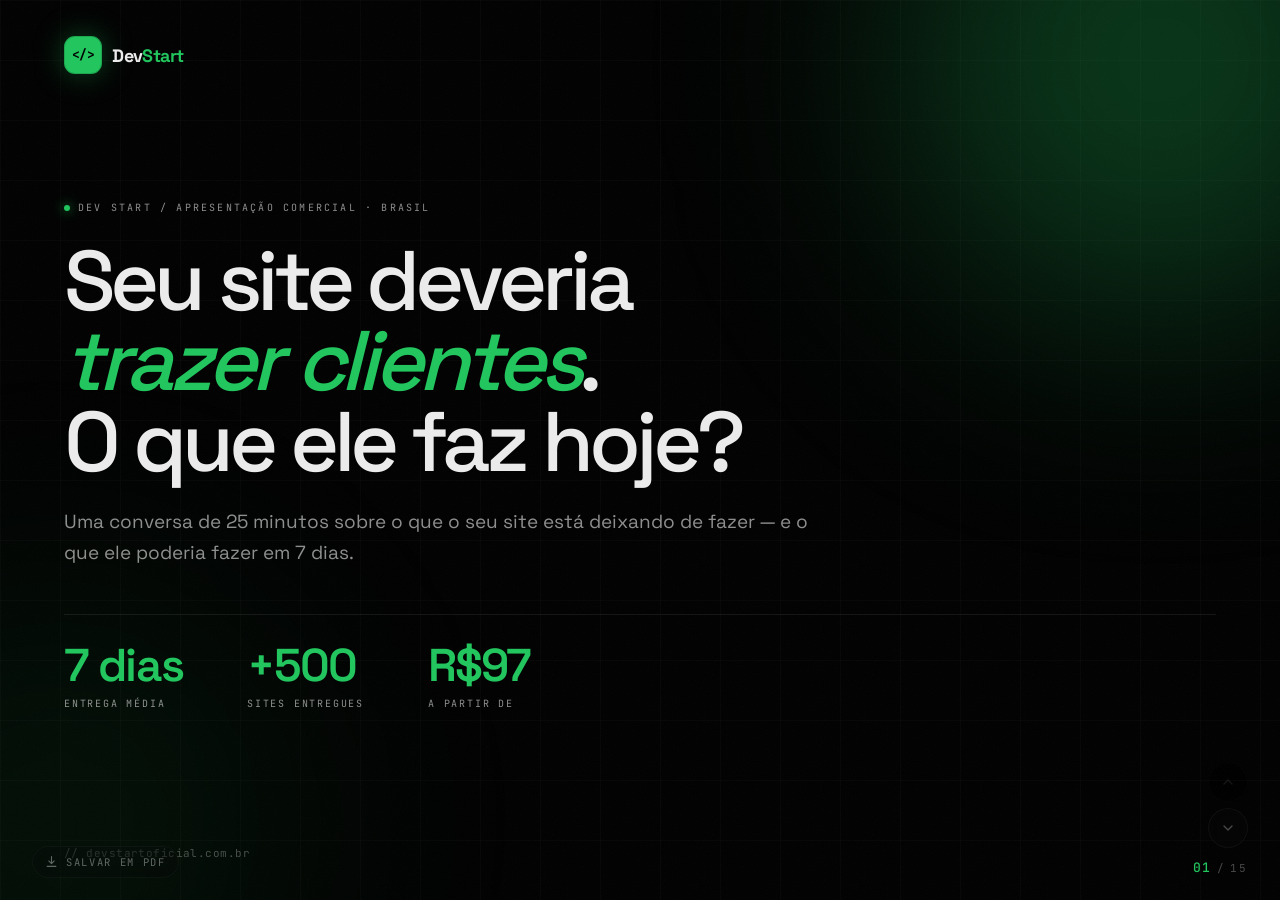
==== apresentacao/index.html @ b6ce575a "Add directional slide transitions and hard-lock scrolling Slides now enter and leave in opposite dir" ====
<!doctype html>
<html lang="pt-br">
<head>
<meta charset="utf-8">
<meta name="viewport" content="width=device-width,initial-scale=1">
<title>Dev Start — Apresentação Comercial</title>
<meta name="description" content="Uma conversa de 25 minutos sobre o que o seu site está deixando de fazer — e o que ele poderia fazer em 7 dias.">
<meta name="robots" content="noindex, nofollow">
<link rel="icon" type="image/png" href="../assets/favicon.png">
<link rel="preconnect" href="https://fonts.googleapis.com">
<link rel="preconnect" href="https://fonts.gstatic.com" crossorigin>
<link rel="stylesheet" href="https://fonts.googleapis.com/css2?family=Space+Grotesk:wght@300;400;500;600;700&family=JetBrains+Mono:wght@400;500;600&display=swap">
<style>
/* ═══════════════ reset + base ═══════════════ */
*,*::before,*::after{box-sizing:border-box;margin:0;padding:0}
html{-webkit-text-size-adjust:100%;overflow:hidden;height:100%}
button{font-family:inherit;background:none;border:0;color:inherit;cursor:pointer}
a{color:inherit;text-decoration:none}
li{list-style:none}
img{max-width:100%;display:block}

/* ═══════════════ tokens (espelhados de devstartoficial.com.br) ═══════════════ */
:root{
  --bg:#000;
  --shell:#0c0c0c;
  --surface:#0a0a0a;
  --green:#22c55e;
  --green-hi:#4ade80;
  --green-glow:rgba(34,197,94,.28);
  --green-deep:#155230;
  --txt:#ebebeb;
  --txt-2:rgba(235,235,235,.6);
  --txt-3:rgba(235,235,235,.3);
  --line:rgba(255,255,255,.08);
  --line-2:rgba(255,255,255,.14);
  --line-green:rgba(34,197,94,.30);
  --glass:rgba(255,255,255,.03);
  --card:rgba(255,255,255,.025);
  --mono:'JetBrains Mono',ui-monospace,monospace;
  --display:'Space Grotesk',system-ui,sans-serif;
}

body{
  font-family:var(--display);
  background:var(--bg);
  color:var(--txt);
  line-height:1.5;
  overflow:hidden;height:100%;
  -webkit-font-smoothing:antialiased;
}

/* ═══════════════ grid + noise de fundo ═══════════════ */
.bg-layer{position:fixed;inset:0;pointer-events:none;z-index:0}
.bg-layer::before{
  content:"";position:absolute;inset:0;
  background-image:
    linear-gradient(to right,rgba(255,255,255,.02) 1px,transparent 1px),
    linear-gradient(to bottom,rgba(255,255,255,.02) 1px,transparent 1px);
  background-size:60px 60px;
}
.bg-layer::after{
  content:"";position:absolute;inset:0;
  background:url("data:image/svg+xml;utf8,<svg xmlns='http://www.w3.org/2000/svg' width='160' height='160'><filter id='n'><feTurbulence type='fractalNoise' baseFrequency='.9' numOctaves='2' stitchTiles='stitch'/></filter><rect width='100%' height='100%' filter='url(%23n)' opacity='.55'/></svg>");
  opacity:.05;mix-blend-mode:overlay;
}
.glow{position:fixed;border-radius:50%;filter:blur(120px);pointer-events:none;z-index:0}
.glow-1{width:520px;height:520px;background:var(--green-glow);top:-200px;right:-140px}
.glow-2{width:480px;height:480px;background:rgba(34,197,94,.08);bottom:-160px;left:-180px}

/* ═══════════════ tipografia ═══════════════ */
h1,h2,h3,h4{font-family:var(--display);letter-spacing:-.04em;line-height:1;font-weight:600}
h1{letter-spacing:-.06em}
em{color:var(--green);font-style:italic}

.eyebrow{
  display:inline-flex;align-items:center;gap:.5rem;
  font-family:var(--mono);text-transform:uppercase;
  letter-spacing:.22em;font-size:10px;color:var(--txt-2);
  margin-bottom:1.6rem;
}
.eyebrow::before{
  content:"";width:6px;height:6px;border-radius:50%;
  background:var(--green);box-shadow:0 0 12px var(--green);
  flex-shrink:0;
}
.note{
  font-family:var(--mono);font-size:11px;color:var(--txt-3);
  letter-spacing:.04em;
}
.lead{font-size:clamp(15px,1.5vw,18.5px);color:var(--txt-2);line-height:1.65;max-width:62ch}

/* ═══════════════ estrutura de slides ═══════════════ */
/* o documento não rola: cada slide é fixo e troca por estado */
.deck{position:fixed;inset:0;z-index:2}
.slide{
  position:fixed;inset:0;
  display:flex;align-items:center;
  padding:clamp(56px,7vh,84px) clamp(24px,5vw,72px) clamp(52px,6.5vh,76px);
  overflow:hidden;                        /* scroll 100% bloqueado: o conteúdo cabe por design */
  opacity:0;visibility:hidden;
  transform:translateY(var(--enter-from,36px)) scale(.985);
  transition:
    opacity .52s cubic-bezier(.22,1,.36,1),
    transform .52s cubic-bezier(.22,1,.36,1),
    visibility .52s;
  will-change:transform,opacity;
}
.slide.is-active{
  opacity:1;visibility:visible;
  transform:none;
  z-index:3;
}
/* o que sai vai para o lado oposto ao que entra: dá direção ao movimento */
.slide.is-leaving{
  opacity:0;visibility:visible;
  transform:translateY(var(--leave-to,-36px)) scale(.985);
  z-index:2;pointer-events:none;
}
/* avançando: novo sobe de baixo, antigo sai por cima */
.deck[data-dir="fwd"] .slide{--enter-from:36px}
.deck[data-dir="fwd"] .slide.is-leaving{--leave-to:-36px}
/* voltando: inverte */
.deck[data-dir="back"] .slide{--enter-from:-36px}
.deck[data-dir="back"] .slide.is-leaving{--leave-to:36px}
.slide-inner{width:100%;max-width:1340px;margin:0 auto;max-height:100%}
.slide--alt{background:rgba(255,255,255,.012)}

/* ── entrada: disparada pelo slide ativo, não por observer ── */
.rv{
  opacity:0;transform:translateY(24px);
  transition:opacity .6s cubic-bezier(.22,1,.36,1),transform .6s cubic-bezier(.22,1,.36,1);
}
.slide.is-active .rv{opacity:1;transform:none}
.d1{transition-delay:.08s}.d2{transition-delay:.16s}.d3{transition-delay:.24s}
.d4{transition-delay:.32s}.d5{transition-delay:.4s}.d6{transition-delay:.48s}

/* cascata: os filhos entram em sequência, não todos de uma vez */
[data-cascade]>*{
  opacity:0;transform:translateY(14px);
  transition:opacity .5s cubic-bezier(.22,1,.36,1),transform .5s cubic-bezier(.22,1,.36,1);
}
.slide.is-active [data-cascade]>*{opacity:1;transform:none}

/* deriva lenta e contínua da malha de fundo */
@keyframes gridDrift{from{background-position:0 0}to{background-position:60px 60px}}
.bg-layer::before{animation:gridDrift 42s linear infinite}

/* pulso único do botão primário quando o slide entra em foco */
@keyframes glowPulse{
  0%{box-shadow:0 0 30px rgba(34,197,94,.3)}
  45%{box-shadow:0 0 62px rgba(74,222,128,.75)}
  100%{box-shadow:0 0 30px rgba(34,197,94,.3)}
}
.btn-primary.pulse{animation:glowPulse 1.1s ease-out}

/* traço das timelines (slides 8 e 9) desenhado + marcadores acendendo */
.method::before{transform:scaleX(0);transform-origin:left center;transition:transform .9s cubic-bezier(.22,1,.36,1)}
.method.drawn::before{transform:scaleX(1)}
.method.anim .mstep .dot{opacity:.25;transition:opacity .35s ease,box-shadow .35s ease}
.method.anim .mstep .dot.lit{opacity:1}
.timeline::before{transform:scaleY(0);transform-origin:top center;transition:transform .9s cubic-bezier(.22,1,.36,1)}
.timeline.drawn::before{transform:scaleY(1)}
.timeline.anim .tl-item::before{opacity:.25;transition:opacity .35s ease}
.timeline.anim .tl-item.lit::before{opacity:1}

/* ═══════════════ logo ═══════════════ */
.logo{display:inline-flex;align-items:center;gap:.65rem;font-weight:700;letter-spacing:-.04em}
.logo-mark{
  width:38px;height:38px;border-radius:11px;
  background:var(--green);
  display:grid;place-items:center;
  color:#000;font-family:var(--mono);font-weight:700;font-size:13px;
  box-shadow:0 0 30px rgba(34,197,94,.35), inset 0 0 0 1px rgba(0,0,0,.15);
  flex-shrink:0;
}
.logo-text{font-size:18px}
.logo-text .g{color:var(--green)}

/* ═══════════════ botões ═══════════════ */
.btn{
  display:inline-flex;align-items:center;justify-content:center;gap:.6rem;
  padding:.95rem 1.5rem;min-height:48px;border-radius:9999px;
  font-weight:600;font-size:15px;
  transition:transform .2s ease,box-shadow .2s,background .2s,border-color .2s,color .2s;
  white-space:nowrap;
}
.btn-primary{background:var(--green);color:#000;box-shadow:0 0 30px rgba(34,197,94,.3)}
.btn-primary:hover{transform:translateY(-2px) scale(1.02);background:var(--green-hi);box-shadow:0 0 50px rgba(74,222,128,.55)}
.btn-outline{border:1px solid var(--line-2);color:#fff;background:rgba(255,255,255,.02)}
.btn-outline:hover{border-color:var(--green);color:var(--green);background:rgba(34,197,94,.04)}
.btn-lg{padding:1.15rem 1.85rem;font-size:16px}
.btn svg{width:16px;height:16px;flex-shrink:0}

/* ═══════════════ badge ═══════════════ */
.badge{
  display:inline-flex;align-items:center;gap:.4rem;
  background:rgba(34,197,94,.12);color:var(--green);
  padding:.4rem .8rem;border-radius:9999px;
  font-family:var(--mono);font-size:10.5px;
  text-transform:uppercase;letter-spacing:.14em;font-weight:500;
}
.badge::before{
  content:"";width:5px;height:5px;border-radius:50%;
  background:var(--green);box-shadow:0 0 10px var(--green);
}

/* ═══════════════ check ═══════════════ */
.ck{
  flex-shrink:0;width:22px;height:22px;border-radius:50%;
  background:rgba(34,197,94,.15);
  display:grid;place-items:center;color:var(--green);
  margin-top:1px;
}
.ck svg{width:12px;height:12px}

/* ═══════════════ cards genéricos ═══════════════ */
.card{
  padding:1.75rem;
  background:var(--card);
  border:1px solid var(--line);
  border-radius:1.5rem;
  transition:border-color .3s,transform .3s;
}
.card:hover{border-color:var(--line-green);transform:translateY(-4px)}
.card-ico{
  width:44px;height:44px;border-radius:13px;
  background:rgba(34,197,94,.1);
  border:1px solid rgba(34,197,94,.18);
  display:grid;place-items:center;color:var(--green);
  margin-bottom:1.1rem;
}
.card-ico svg{width:20px;height:20px;stroke-width:1.6}
.card h3{font-size:18px;margin-bottom:.55rem;font-weight:600}
.card p{font-size:14.5px;color:var(--txt-2);line-height:1.6}

/* ═══════════════ HUD: progresso, contador, export ═══════════════ */
.progress{
  position:fixed;top:0;left:0;height:2px;width:0;
  background:var(--green);
  box-shadow:0 0 12px var(--green);
  z-index:100;transition:width .15s linear;
}
.counter{
  position:fixed;right:clamp(16px,2.5vw,32px);bottom:clamp(16px,2.5vh,28px);
  font-family:var(--mono);font-size:11px;letter-spacing:.16em;
  color:var(--txt-3);z-index:90;
  display:flex;align-items:baseline;gap:.3rem;
}
.counter .cur{color:var(--green);font-size:13px;font-weight:500}
.export{
  position:fixed;left:clamp(16px,2.5vw,32px);bottom:clamp(16px,2.5vh,28px);
  display:inline-flex;align-items:center;gap:.5rem;
  font-family:var(--mono);font-size:10.5px;text-transform:uppercase;
  letter-spacing:.16em;color:var(--txt);
  opacity:.4;transition:opacity .25s;z-index:90;
  padding:.5rem .75rem;border-radius:9999px;
  border:1px solid var(--line);
  background:rgba(10,10,10,.6);
  backdrop-filter:blur(10px);-webkit-backdrop-filter:blur(10px);
}
.export:hover{opacity:1;border-color:var(--line-green)}
.export svg{width:13px;height:13px}
.navarrow{
  position:fixed;right:clamp(16px,2.5vw,32px);
  width:40px;height:40px;border-radius:50%;
  border:1px solid var(--line);background:rgba(10,10,10,.6);
  backdrop-filter:blur(10px);-webkit-backdrop-filter:blur(10px);
  display:grid;place-items:center;color:var(--txt-2);
  z-index:90;opacity:.5;transition:opacity .25s,border-color .25s,color .25s;
}
.navarrow:hover:not(:disabled){opacity:1;border-color:var(--line-green);color:var(--green)}
.navarrow:disabled{opacity:.14;cursor:default}
.navarrow svg{width:16px;height:16px}
.navarrow.up{bottom:calc(clamp(16px,2.5vh,28px) + 76px)}
.navarrow.down{bottom:calc(clamp(16px,2.5vh,28px) + 30px)}
@media(max-width:900px){.navarrow{display:none}}

/* ═══════════════ SLIDE 1 — capa ═══════════════ */
.cover-top{position:absolute;top:clamp(28px,4vh,44px);left:clamp(24px,5vw,72px);z-index:3}
.cover h1{
  font-size:clamp(40px,6.6vw,96px);
  line-height:.95;margin-bottom:1.5rem;font-weight:500;
  text-wrap:balance;
}
.cover .lead{margin-bottom:clamp(32px,5vh,56px);font-size:clamp(15px,1.6vw,19px)}
.stats{
  display:flex;flex-wrap:wrap;gap:clamp(28px,5vw,72px);
  padding-top:clamp(24px,3vh,36px);
  border-top:1px solid var(--line);
}
.stat .num{
  font-size:clamp(30px,3.6vw,46px);font-weight:600;
  letter-spacing:-.04em;line-height:1;color:var(--green);
}
.stat .lbl{
  font-family:var(--mono);font-size:10px;text-transform:uppercase;
  letter-spacing:.18em;color:var(--txt-2);margin-top:.5rem;
}
.cover-foot{
  position:absolute;bottom:clamp(28px,4vh,44px);left:clamp(24px,5vw,72px);
}

/* ═══════════════ SLIDE 2 — números ═══════════════ */
.numgrid{
  display:grid;grid-template-columns:repeat(2,1fr);
  gap:clamp(16px,2vw,24px);
}
.numcard{
  padding:clamp(1.75rem,3vw,2.75rem);
  background:var(--card);border:1px solid var(--line);
  border-radius:1.75rem;
  transition:border-color .3s,transform .3s;
}
.numcard:hover{border-color:var(--line-green);transform:translateY(-4px)}
.numcard .big{
  font-size:clamp(38px,5.6vw,76px);font-weight:600;
  letter-spacing:-.05em;line-height:1;color:var(--green);
  display:block;margin-bottom:.7rem;
}
.numcard .cap{font-size:15px;color:var(--txt-2);line-height:1.55}

/* ═══════════════ SLIDE 3 — responsável ═══════════════ */
.bio-grid{
  display:grid;grid-template-columns:minmax(210px,320px) 1fr;
  gap:clamp(32px,5vw,72px);align-items:center;
}
/* retrato retangular, na mesma linguagem de cantos do resto do site */
.bio-figure{
  position:relative;width:100%;
  aspect-ratio:4/5;
  border-radius:16px;
  border:1px solid var(--line);
  overflow:hidden;background:var(--shell);
}
.bio-photo{
  width:100%;height:100%;
  object-fit:cover;object-position:center;
  display:block;
  filter:saturate(.82) contrast(1.02);
}
/* tint verde + fusão da base no preto */
.bio-figure::after{
  content:"";position:absolute;inset:0;pointer-events:none;
  background:
    linear-gradient(180deg,transparent 55%,rgba(0,0,0,.55) 82%,var(--bg) 100%),
    rgba(34,197,94,.08);
}
.bio-name{font-size:clamp(22px,2.4vw,30px);margin-bottom:.35rem}
.bio-role{
  font-family:var(--mono);font-size:11px;text-transform:uppercase;
  letter-spacing:.18em;color:var(--green);margin-bottom:1.6rem;
}
.bio-body p{font-size:15.5px;color:var(--txt-2);line-height:1.72;margin-bottom:1rem;max-width:60ch}
.bio-body p:last-child{margin-bottom:0}

/* ═══════════════ SLIDE 4 — prova social ═══════════════ */
.logogrid{
  display:grid;grid-template-columns:repeat(4,1fr);
  gap:clamp(12px,1.5vw,20px);
}
.logoslot{
  aspect-ratio:16/7;border-radius:1rem;
  border:1px dashed var(--line-2);
  background:var(--glass);
  display:grid;place-items:center;
  filter:grayscale(1);opacity:.6;
  transition:filter .3s,opacity .3s,border-color .3s;
}
.logoslot:hover{filter:grayscale(0);opacity:1;border-color:var(--line-green)}
.logoslot span{font-family:var(--mono);font-size:10px;color:var(--txt-3);letter-spacing:.14em}

/* ═══════════════ SLIDE 5 — diagnóstico ═══════════════ */
.diag-head{
  display:flex;align-items:flex-end;justify-content:space-between;
  gap:2rem;flex-wrap:wrap;margin-bottom:clamp(14px,1.8vh,22px);
}
.diag-count{text-align:right;flex-shrink:0}
.diag-count .n{
  font-size:clamp(40px,5vw,64px);font-weight:600;letter-spacing:-.05em;
  line-height:1;color:var(--green);display:block;
  /* largura fixa: o dígito não muda a caixa entre 1 e 7 */
  font-variant-numeric:tabular-nums;
  min-width:1.4em;text-align:right;margin-left:auto;
  transition:color .3s;
}
.diag-count .n.dash{color:var(--txt-3)}
.diag-count .n.pulse{animation:numPulse .42s ease-out}
@keyframes numPulse{
  0%{transform:scale(1);text-shadow:0 0 0 rgba(34,197,94,0)}
  40%{transform:scale(1.16);text-shadow:0 0 26px rgba(34,197,94,.7)}
  100%{transform:scale(1);text-shadow:0 0 0 rgba(34,197,94,0)}
}
.diag-count .l{
  font-family:var(--mono);font-size:9.5px;text-transform:uppercase;
  letter-spacing:.18em;color:var(--txt-2);margin-top:.4rem;
}
.diag-grid{
  display:grid;grid-template-columns:repeat(2,1fr);
  gap:clamp(8px,1vw,11px);
  margin-bottom:clamp(10px,1.4vh,16px);
  position:relative;
}
.sym{
  display:flex;align-items:flex-start;gap:.85rem;
  padding:.85rem 1.1rem;
  min-height:74px;                              /* altura uniforme: nada reflui */
  background:rgba(255,255,255,.022);
  border:1px solid var(--line);                 /* borda sempre presente */
  border-radius:1rem;
  cursor:pointer;text-align:left;width:100%;
  position:relative;
  /* só transform e opacity animam — nada que dispare reflow */
  transition:border-color .25s ease,background .25s ease,
             transform .3s ease,opacity .3s ease,filter .3s ease;
}
.sym:hover{border-color:var(--line-2)}
.sym .box{
  flex-shrink:0;width:22px;height:22px;border-radius:7px;
  background:transparent;
  /* inset shadow no lugar de border: não ocupa espaço no layout */
  box-shadow:inset 0 0 0 1.5px var(--line-2);
  display:grid;place-items:center;
  transition:background .25s,box-shadow .25s;
  margin-top:1px;
}
.sym .box svg{width:12px;height:12px;color:#000}
.sym .box svg path{
  stroke-dasharray:1;stroke-dashoffset:1;
  transition:stroke-dashoffset .26s cubic-bezier(.65,0,.35,1);
}
.sym .txt{
  font-size:14.5px;color:var(--txt-2);line-height:1.5;
  transition:color .25s;position:relative;
}
/* risco desenhado da esquerda para a direita — absoluto, não altera a caixa */
.sym .txt::after{
  content:"";position:absolute;left:0;right:0;top:50%;height:1.5px;
  background:currentColor;opacity:.5;pointer-events:none;
  transform:scaleX(0);transform-origin:left center;
  transition:transform .2s linear;
}
.sym[aria-pressed="true"]{border-color:var(--line-green);background:rgba(34,197,94,.05)}
.sym[aria-pressed="true"] .box{background:var(--green);box-shadow:inset 0 0 0 1.5px var(--green)}
.sym[aria-pressed="true"] .box svg path{stroke-dashoffset:0}
.sym[aria-pressed="true"] .txt{color:var(--txt)}
.sym.shake{animation:symShake .12s ease-in-out}
@keyframes symShake{
  0%,100%{transform:translateX(0)}
  25%{transform:translateX(-2px)}
  75%{transform:translateX(2px)}
}
.sym.void{
  opacity:.2;filter:saturate(0);
  transform:translateY(6px);
  pointer-events:none;
}
.sym.void .txt::after{transform:scaleX(1)}
.sym.flash{animation:symFlash .42s ease-out}
@keyframes symFlash{
  0%{box-shadow:0 0 0 0 rgba(34,197,94,.5)}
  100%{box-shadow:0 0 0 18px rgba(34,197,94,0)}
}
.sym--none{grid-column:1/-1;border-style:dashed;min-height:0}

/* onda circular disparada pelo item 8 */
.wave{
  position:absolute;border-radius:50%;pointer-events:none;z-index:3;
  border:1.5px solid rgba(34,197,94,.5);
  background:radial-gradient(circle,rgba(34,197,94,.14),transparent 70%);
  transform:translate(-50%,-50%) scale(0);
  animation:waveOut .6s cubic-bezier(.22,1,.36,1) forwards;
}
@keyframes waveOut{
  0%{transform:translate(-50%,-50%) scale(0);opacity:.9}
  100%{transform:translate(-50%,-50%) scale(1);opacity:0}
}

/* veredito: camadas empilhadas em altura reservada — só opacidade muda */
.verdict-wrap{position:relative;min-height:92px}
.verdict{
  position:absolute;inset:0;
  padding:1rem 1.3rem;border-radius:1.1rem;
  background:rgba(34,197,94,.06);
  border:1px solid var(--line-green);
  border-left:3px solid var(--green);
  font-size:clamp(14.5px,1.6vw,18px);line-height:1.5;
  color:var(--txt);font-weight:500;
  display:flex;align-items:center;
  opacity:0;visibility:hidden;
  transition:opacity .38s ease,visibility .38s;
}
.verdict.show{opacity:1;visibility:visible}
.verdict .w{display:inline-block}
.verdict.byword .w{
  opacity:0;transform:translateY(5px);
  transition:opacity .24s ease,transform .24s ease;
}
.verdict.byword .w.on{opacity:1;transform:none}
.diag-print{display:none}

/* ═══════════════ SLIDE 6 — custo ═══════════════ */
.cost-grid{
  display:grid;grid-template-columns:repeat(3,1fr);
  gap:clamp(14px,1.8vw,22px);
  margin-bottom:clamp(32px,4vh,48px);
}
.cost-close{
  text-align:center;font-size:clamp(19px,2.6vw,34px);
  font-weight:500;letter-spacing:-.03em;line-height:1.25;
  color:var(--green);max-width:24ch;margin:0 auto;
}

/* ═══════════════ SLIDE 7 — entrega ═══════════════ */
.deliver-grid{
  display:grid;grid-template-columns:repeat(3,1fr);
  gap:clamp(14px,1.6vw,20px);
}

/* ═══════════════ SLIDE 8 — método ═══════════════ */
.method{
  display:grid;grid-template-columns:repeat(5,1fr);
  gap:clamp(12px,1.4vw,18px);position:relative;
}
.method::before{
  content:"";position:absolute;
  top:19px;left:6%;right:6%;height:1px;
  background:linear-gradient(90deg,transparent,var(--green) 12%,var(--green) 88%,transparent);
  opacity:.35;
}
.mstep{position:relative;padding-top:0}
.mstep .dot{
  width:38px;height:38px;border-radius:50%;
  background:var(--shell);border:1.5px solid var(--green);
  display:grid;place-items:center;
  font-family:var(--mono);font-size:12px;font-weight:600;color:var(--green);
  margin-bottom:1.1rem;position:relative;z-index:2;
  box-shadow:0 0 24px rgba(34,197,94,.25);
}
.mstep h3{font-size:16.5px;margin-bottom:.5rem}
.mstep p{font-size:13.5px;color:var(--txt-2);line-height:1.6}

/* ═══════════════ SLIDE 9 — prazo ═══════════════ */
.timeline{
  position:relative;padding-left:2.5rem;
  margin-bottom:clamp(24px,3vh,32px);
}
.timeline::before{
  content:"";position:absolute;left:11px;top:8px;bottom:8px;width:1px;
  background:linear-gradient(180deg,var(--green),rgba(34,197,94,.15));
}
.tl-item{position:relative;padding-bottom:1.9rem}
.tl-item:last-child{padding-bottom:0}
.tl-item::before{
  content:"";position:absolute;left:-2.5rem;top:5px;
  width:23px;height:23px;border-radius:50%;
  background:var(--shell);border:1.5px solid var(--green);
  box-shadow:0 0 20px rgba(34,197,94,.3);
}
.tl-day{
  font-family:var(--mono);font-size:10.5px;text-transform:uppercase;
  letter-spacing:.18em;color:var(--green);margin-bottom:.35rem;
}
.tl-item p{font-size:16px;color:var(--txt);line-height:1.5}
.callout{
  padding:1.25rem 1.5rem;border-radius:1.25rem;
  background:var(--glass);border:1px solid var(--line);
  border-left:3px solid var(--green);
  font-size:14.5px;color:var(--txt-2);line-height:1.65;
}

/* ═══════════════ SLIDE 10 — dia a dia ═══════════════ */
.zig{display:grid;gap:clamp(10px,1.2vw,14px)}
.zrow{
  display:grid;grid-template-columns:repeat(2,1fr);
  gap:clamp(10px,1.2vw,14px);
}
.zcard{
  display:flex;gap:1.1rem;align-items:flex-start;
  padding:1.35rem 1.5rem;
  background:var(--card);border:1px solid var(--line);
  border-radius:1.25rem;
  transition:border-color .3s,transform .3s;
}
.zcard:hover{border-color:var(--line-green);transform:translateY(-3px)}
.znum{
  flex-shrink:0;width:34px;height:34px;border-radius:50%;
  background:rgba(34,197,94,.12);border:1px solid rgba(34,197,94,.25);
  display:grid;place-items:center;
  font-family:var(--mono);font-size:11.5px;font-weight:600;color:var(--green);
}
.zcard h3{font-size:16px;margin-bottom:.4rem}
.zcard p{font-size:13.5px;color:var(--txt-2);line-height:1.55}

/* ═══════════════ SLIDE 11 — depoimentos ═══════════════ */
.testi-grid{display:grid;grid-template-columns:repeat(3,1fr);gap:clamp(14px,1.6vw,20px)}
.testi{
  padding:2rem;background:var(--card);
  border:1px solid var(--line);border-radius:1.75rem;
  display:flex;flex-direction:column;gap:1.1rem;
  transition:border-color .3s,transform .3s;
}
.testi:hover{border-color:var(--line-green);transform:translateY(-4px)}
.quote{font-family:var(--display);font-size:44px;line-height:.6;color:var(--green);font-weight:700}
.testi blockquote{font-size:15px;line-height:1.6;color:var(--txt);flex:1}
.testi .who{display:flex;align-items:center;gap:.85rem;margin-top:auto}
.testi .av{
  width:44px;height:44px;border-radius:50%;object-fit:cover;flex-shrink:0;
  background:rgba(34,197,94,.12);
}
.testi .nm{font-size:14.5px;font-weight:600;color:#fff;line-height:1.2}
.testi .rl{font-family:var(--mono);font-size:11px;color:var(--txt-2);margin-top:2px;letter-spacing:.05em}
.testi--ph{border-style:dashed;align-items:center;justify-content:center;text-align:center;min-height:220px}
.testi--ph span{font-family:var(--mono);font-size:10.5px;color:var(--txt-3);letter-spacing:.1em;line-height:1.8}

/* ═══════════════ SLIDE 12 — planos ═══════════════ */
.plans{
  display:grid;grid-template-columns:repeat(3,1fr);
  gap:clamp(10px,1.2vw,16px);align-items:start;
  margin-bottom:clamp(10px,1.4vh,16px);
}
/* as 7 linhas são idênticas nos três cards, então badge, nome,
   descrição, preço, divisor e lista começam na mesma altura */
.plan{
  padding:clamp(.95rem,1.4vw,1.25rem);
  background:var(--card);border:1px solid var(--line);
  border-radius:1.5rem;
  display:grid;
  grid-template-rows:auto auto auto auto auto 1fr auto;
  align-items:start;
  gap:.5rem;
  transition:border-color .2s ease,transform .2s ease,box-shadow .2s ease;
}
.plan:hover{border-color:var(--line-green);transform:translateY(-4px)}
.plan--hero{
  border-color:var(--line-green);
  background:linear-gradient(180deg,rgba(34,197,94,.09),rgba(255,255,255,.035));
  box-shadow:0 0 60px rgba(34,197,94,.14);
  transform:scale(1.04);
  position:relative;z-index:2;
}
.plan--hero:hover{border-color:var(--green);transform:scale(1.04) translateY(-4px)}
/* linha do badge reservada nos três — vazia no Essencial e no Performance */
.plan-badge{min-height:22px;display:flex;align-items:center}
.plan-name{font-size:17.5px;font-weight:600;letter-spacing:-.02em}
.plan-for{font-size:12.5px;color:var(--txt-2);line-height:1.45;min-height:2.9em}
.plan-price{
  padding:.6rem 0;
  border-top:1px solid var(--line);border-bottom:1px solid var(--line);
  display:flex;flex-direction:column;gap:.4rem;
}
.p-impl{display:flex;align-items:baseline;gap:.4rem;flex-wrap:wrap}
.p-impl .x{font-size:12px;color:#fff;font-weight:500}
.p-impl .v{
  font-size:clamp(21px,2.24vw,29px);font-weight:600;color:var(--green);
  letter-spacing:-.04em;line-height:1;font-variant-numeric:tabular-nums;
}
.p-impl .cash{font-family:var(--mono);font-size:10px;color:var(--txt-2);letter-spacing:.03em}
.p-mrr{font-size:12.5px;color:var(--txt-2)}
.p-mrr b{color:var(--txt);font-weight:600}
/* linha "tudo do X, mais:" reservada nos três — vazia no Essencial */
.plan-inherit{
  font-family:var(--mono);font-size:9.5px;text-transform:uppercase;
  letter-spacing:.14em;color:var(--green);min-height:1.2em;
}
.plan-list{display:flex;flex-direction:column;gap:.4rem}
.plan-list li{
  display:flex;gap:.55rem;align-items:flex-start;
  font-size:12.6px;color:var(--txt-2);line-height:1.4;
  text-wrap:balance;
}
.plan-list li b{color:var(--txt);font-weight:600}
.plan-list .sub{color:var(--txt-3);font-weight:400}
.plan-more{
  font-family:var(--mono);font-size:9.5px;text-transform:uppercase;
  letter-spacing:.12em;color:var(--txt-2);text-align:left;
  display:inline-flex;align-items:center;gap:.4rem;
  padding-top:.15rem;transition:color .2s;
}
.plan-more:hover{color:var(--green)}
.plan-more svg{width:11px;height:11px}
.plan-strip{
  padding:.6rem 1.3rem;border-radius:1.1rem;
  background:var(--shell);border:1px solid var(--line);
  text-align:center;font-size:13.5px;color:var(--txt-2);line-height:1.55;
}
.plan-strip b{color:var(--txt)}

/* ── modal: lista completa dos três planos ── */
.modal{
  position:fixed;inset:0;z-index:200;
  display:grid;place-items:center;
  padding:clamp(14px,4vw,48px);
  background:rgba(0,0,0,.82);
  backdrop-filter:blur(8px);-webkit-backdrop-filter:blur(8px);
  opacity:0;visibility:hidden;
  transition:opacity .28s ease,visibility .28s;
}
.modal.open{opacity:1;visibility:visible}
.modal-box{
  width:100%;max-width:1180px;max-height:88vh;overflow-y:auto;
  background:var(--shell);border:1px solid var(--line-2);
  border-radius:1.75rem;
  padding:clamp(1.4rem,3vw,2.4rem);
  transform:translateY(14px) scale(.985);
  transition:transform .28s cubic-bezier(.22,1,.36,1);
}
.modal.open .modal-box{transform:none}
.modal-head{
  display:flex;align-items:flex-start;justify-content:space-between;
  gap:1.5rem;margin-bottom:clamp(1.2rem,2.5vw,1.9rem);
}
.modal-head h3{font-size:clamp(19px,2.3vw,29px);letter-spacing:-.03em}
.modal-close{
  width:38px;height:38px;border-radius:50%;flex-shrink:0;
  border:1px solid var(--line);background:var(--card);
  display:grid;place-items:center;color:var(--txt-2);
  transition:border-color .2s,color .2s;
}
.modal-close:hover{border-color:var(--green);color:var(--green)}
.modal-close svg{width:15px;height:15px}
.modal-grid{display:grid;grid-template-columns:repeat(3,1fr);gap:clamp(14px,2vw,26px)}
.modal-col h4{font-size:15px;margin-bottom:.4rem}
.modal-col .mc-price{
  font-family:var(--mono);font-size:10.5px;color:var(--green);
  letter-spacing:.05em;margin-bottom:.9rem;
  padding-bottom:.8rem;border-bottom:1px solid var(--line);
}
.modal-col ul{display:flex;flex-direction:column;gap:.5rem}
.modal-col li{
  display:flex;gap:.55rem;align-items:flex-start;
  font-size:12.5px;color:var(--txt-2);line-height:1.45;
}
.modal-col li b{color:var(--txt);font-weight:600}
.modal-col .sub{color:var(--txt-3)}

/* ═══════════════ SLIDE 13 — manutenção ═══════════════ */
.maint-body{max-width:70ch;margin:0 auto clamp(14px,1.8vh,20px);text-align:center}
.maint-body p{font-size:clamp(14.5px,1.5vw,16.5px);color:var(--txt-2);line-height:1.65;margin-bottom:.75rem}
.maint-body p:last-child{margin-bottom:0}
.maint-body b{color:var(--txt);font-weight:600}
.maint-box{
  max-width:70ch;margin:0 auto;
  padding:1.1rem 1.5rem;border-radius:1.25rem;
  background:var(--glass);border:1px solid var(--line);
  border-left:3px solid var(--green);
}
.maint-box h3{font-size:16.5px;margin-bottom:.75rem}
.maint-box p{font-size:14.5px;color:var(--txt-2);line-height:1.7;margin-bottom:.8rem}
.maint-box p:last-child{margin-bottom:0}

/* ═══════════════ SLIDE 14 — pagamento ═══════════════ */
.pay-grid{display:grid;grid-template-columns:1.15fr .85fr;gap:clamp(24px,4vw,56px);align-items:start}
.pay-list{display:flex;flex-direction:column;gap:.9rem}
.pay-item{
  display:flex;gap:1rem;align-items:flex-start;
  padding:1.25rem 1.4rem;
  background:var(--card);border:1px solid var(--line);
  border-radius:1.25rem;
}
.pay-item h3{font-size:15.5px;margin-bottom:.3rem}
.pay-item p{font-size:13.5px;color:var(--txt-2);line-height:1.55}
.warranty{
  padding:clamp(1.75rem,3vw,2.5rem);
  background:var(--card);border:1px solid var(--line-green);
  border-radius:1.75rem;text-align:center;
}
.seal{
  width:118px;height:118px;border-radius:50%;margin:0 auto 1.4rem;
  border:2px solid var(--green);
  display:grid;place-items:center;align-content:center;
  box-shadow:0 0 50px rgba(34,197,94,.25);
  background:rgba(34,197,94,.06);
}
.seal .n{font-size:38px;font-weight:600;color:var(--green);letter-spacing:-.04em;line-height:1}
.seal .u{font-family:var(--mono);font-size:10px;text-transform:uppercase;letter-spacing:.2em;color:var(--green);margin-top:.2rem}
.warranty p{font-size:14.5px;color:var(--txt-2);line-height:1.7}

/* ═══════════════ SLIDE 15 — CTA ═══════════════ */
.cta-panel{
  padding:clamp(2rem,5vw,4.5rem);
  border-radius:2.5rem;
  background:
    radial-gradient(circle at 20% 25%,rgba(74,222,128,.18),transparent 55%),
    var(--green-deep);
  text-align:center;position:relative;overflow:hidden;
  border:1px solid rgba(74,222,128,.2);
}
.cta-panel::before{
  content:"";position:absolute;inset:0;
  background-image:
    linear-gradient(to right,rgba(255,255,255,.05) 1px,transparent 1px),
    linear-gradient(to bottom,rgba(255,255,255,.05) 1px,transparent 1px);
  background-size:48px 48px;
  mask-image:radial-gradient(ellipse at center,#000 25%,transparent 72%);
  -webkit-mask-image:radial-gradient(ellipse at center,#000 25%,transparent 72%);
  pointer-events:none;
}
.cta-panel>*{position:relative;z-index:2}
.cta-panel h2{
  font-size:clamp(28px,4.4vw,58px);line-height:1.02;
  letter-spacing:-.05em;margin-bottom:1.1rem;font-weight:500;
  text-wrap:balance;
}
.cta-panel h2 em{color:#fff;font-style:italic}
.cta-panel .lead{
  color:rgba(255,255,255,.82);margin:0 auto clamp(24px,3.5vh,36px);
  font-size:clamp(15px,1.6vw,18px);
}
.cta-panel .btn-primary{background:var(--green);color:#04150a;box-shadow:0 0 50px rgba(74,222,128,.4)}
.cta-panel .btn-primary:hover{background:#fff;color:#04150a;box-shadow:0 0 70px rgba(255,255,255,.35)}
.cta-fine{
  margin-top:clamp(22px,3vh,30px);
  font-size:13px;color:rgba(255,255,255,.6);line-height:1.7;
}
.cta-fine b{color:#fff;font-weight:600}
.cta-foot{
  display:flex;align-items:center;justify-content:space-between;
  gap:1.5rem;flex-wrap:wrap;
  margin-top:clamp(28px,4vh,44px);
  padding-top:clamp(20px,2.5vh,28px);
  border-top:1px solid var(--line);
}
.cta-foot .links{display:flex;gap:1.5rem;flex-wrap:wrap}
.cta-foot a{font-family:var(--mono);font-size:11px;color:var(--txt-2);letter-spacing:.08em;transition:color .2s}
.cta-foot a:hover{color:var(--green)}

/* ═══════════════ responsivo ═══════════════ */
@media(max-width:1024px){
  .method{grid-template-columns:repeat(2,1fr);gap:1.5rem}
  .method::before{display:none}
  .cost-grid,.deliver-grid,.testi-grid{grid-template-columns:repeat(2,1fr)}
  .logogrid{grid-template-columns:repeat(3,1fr)}
  .plans{
    grid-template-columns:repeat(3,minmax(260px,1fr));
    overflow-x:auto;scroll-snap-type:x mandatory;
    padding-bottom:1rem;margin-left:calc(-1*clamp(24px,5vw,72px));
    margin-right:calc(-1*clamp(24px,5vw,72px));
    padding-left:clamp(24px,5vw,72px);padding-right:clamp(24px,5vw,72px);
  }
  .plan{scroll-snap-align:center}
  .plan--hero{transform:none}
  .plan--hero:hover{transform:translateY(-4px)}
}
@media(max-width:768px){
  .slide{min-height:auto;padding:clamp(56px,8vh,80px) 20px}
  .bio-grid{grid-template-columns:1fr;gap:2rem}
  .bio-photo{max-width:200px}
  .numgrid,.diag-grid,.cost-grid,.deliver-grid,.testi-grid,.zrow,.pay-grid{grid-template-columns:1fr}
  .logogrid{grid-template-columns:repeat(2,1fr)}
  .method{grid-template-columns:1fr}
  .diag-head{flex-direction:column;align-items:flex-start}
  .diag-count{text-align:left}
  .diag-count .n{margin-left:0;text-align:left}
  .verdict-wrap{min-height:158px}
  .stats{gap:1.75rem}
  .counter{display:none}
  .cover h1{font-size:clamp(34px,9vw,52px)}
}

/* ═══════════════ movimento reduzido ═══════════════ */
/* Por decisão do cliente a apresentação mantém o movimento completo mesmo
   sob "reduzir movimento": é material de venda conduzido ao vivo e o efeito
   visual foi priorizado. Só a deriva infinita do fundo é desligada, porque
   é a única animação contínua e sem função narrativa. */
@media(prefers-reduced-motion:reduce){
  .bg-layer::before{animation:none !important}
}

/* ═══════════════ impressão / PDF ═══════════════ */
@media print{
  @page{size:A4 landscape;margin:0}
  /* solta o layout fixo: cada slide volta ao fluxo e vira uma página */
  html,body{
    background:#000 !important;
    overflow:visible !important;height:auto !important;
  }
  .deck{position:static !important;inset:auto !important}
  .slide{
    position:relative !important;inset:auto !important;
    opacity:1 !important;visibility:visible !important;
    transform:none !important;overflow:visible !important;
  }
  .slide.is-leaving{opacity:1 !important;transform:none !important}
  *{
    -webkit-print-color-adjust:exact !important;
    print-color-adjust:exact !important;
  }
  /* toda animação desligada — senão as páginas saem em branco */
  *,*::before,*::after{animation:none !important;transition:none !important}
  .rv{opacity:1 !important;transform:none !important}
  [data-cascade]>*{opacity:1 !important;transform:none !important}
  .slide.is-leaving{opacity:0 !important;transform:none !important}
  .method::before{transform:scaleX(1) !important}
  .timeline::before{transform:scaleY(1) !important}
  .method.anim .mstep .dot,.timeline.anim .tl-item::before{opacity:1 !important}
  .wave,.modal{display:none !important}
  .progress,.counter,.export,.navarrow,.plan-more{display:none !important}
  .bg-layer,.glow{position:absolute !important}
  .deck{display:block}
  .slide{
    page-break-after:always;break-after:page;
    height:100vh;min-height:0;
    padding:6vh 5vw;
    display:flex;align-items:center;
  }
  .slide:last-child{page-break-after:auto;break-after:auto}
  .card:hover,.numcard:hover,.zcard:hover,.testi:hover,.plan:hover{transform:none}
  /* slide 5: troca interativo por estático */
  .diag-live{display:none !important}
  .diag-print{display:block !important}
  .diag-print .sym{min-height:0;padding:.6rem .8rem}
  /* slide 12: reduz 15% para caber em uma página */
  .plans{font-size:85%;overflow:visible;grid-template-columns:repeat(3,1fr);margin:0 0 10px;padding:0}
  .plan--hero{transform:none;box-shadow:none}
  .p-impl .v{font-size:24px}
  .plan-list li{font-size:11px;gap:.45rem}
  .plan-for{font-size:11px;min-height:0}
  .ck{width:16px;height:16px}
  .ck svg{width:9px;height:9px}
  .plan-strip{font-size:11.5px;padding:.7rem 1rem}
}
</style>
</head>
<body>

<div class="bg-layer"></div>
<div class="glow glow-1"></div>
<div class="glow glow-2"></div>

<div class="progress" id="progress"></div>

<main class="deck" id="deck">

  <!-- ═══════════ 01 · CAPA ═══════════ -->
  <section class="slide cover" id="s1">
    <div class="cover-top rv in">
      <span class="logo">
        <span class="logo-mark">&lt;/&gt;</span>
        <span class="logo-text">Dev<span class="g">Start</span></span>
      </span>
    </div>
    <div class="slide-inner">
      <div class="eyebrow rv">Dev Start / Apresentação Comercial · Brasil</div>
      <h1 class="rv d1">
        Seu site deveria<br>
        <em>trazer clientes</em>.<br>
        O que ele faz hoje?
      </h1>
      <p class="lead rv d2">
        Uma conversa de 25 minutos sobre o que o seu site está deixando de fazer —
        e o que ele poderia fazer em 7 dias.
      </p>
      <div class="stats rv d3" data-cascade>
        <div class="stat">
          <div class="num">7 dias</div>
          <div class="lbl">Entrega média</div>
        </div>
        <div class="stat">
          <div class="num">+500</div>
          <div class="lbl">Sites entregues</div>
        </div>
        <div class="stat">
          <div class="num">R$97</div>
          <div class="lbl">A partir de</div>
        </div>
      </div>
    </div>
    <div class="cover-foot rv d4">
      <span class="note">// devstartoficial.com.br</span>
    </div>
  </section>

  <!-- ═══════════ 02 · QUEM SOMOS ═══════════ -->
  <section class="slide slide--alt" id="s2">
    <div class="slide-inner">
      <div class="eyebrow rv">01 · Quem somos</div>
      <h2 class="rv d1" style="font-size:clamp(32px,4.6vw,62px);margin-bottom:clamp(28px,4vh,44px)">
        Experiência em <em>números</em>.
      </h2>
      <div class="numgrid">
        <div class="numcard rv d1">
          <span class="big" data-count="500" data-prefix="+">+500</span>
          <div class="cap">sites entregues</div>
        </div>
        <div class="numcard rv d2">
          <span class="big">Desde 2017</span>
          <div class="cap">desenvolvendo e vendendo na internet</div>
        </div>
        <div class="numcard rv d3">
          <span class="big" data-count="9" data-prefix="+" data-suffix=" anos">+9 anos</span>
          <div class="cap">no mercado digital</div>
        </div>
        <div class="numcard rv d4">
          <span class="big" data-count="100" data-prefix="+">+100</span>
          <div class="cap">sites ativos hoje</div>
        </div>
      </div>
    </div>
  </section>

  <!-- ═══════════ 03 · O RESPONSÁVEL ═══════════ -->
  <section class="slide" id="s3">
    <div class="slide-inner">
      <div class="eyebrow rv">02 · O responsável</div>
      <h2 class="rv d1" style="font-size:clamp(32px,4.6vw,62px);margin-bottom:clamp(28px,4vh,48px)">
        Quem vai cuidar do <em>seu projeto</em>.
      </h2>
      <div class="bio-grid">
        <div class="rv d2">
          <figure class="bio-figure">
            <img class="bio-photo" src="../assets/eduardo.jpg" alt="Eduardo — Fundador da Dev Start" width="720" height="900">
          </figure>
        </div>
        <div class="rv d3">
          <h3 class="bio-name">Eduardo</h3>
          <div class="bio-role">Fundador da Dev Start</div>
          <div class="bio-body">
            <p>Trabalho com desenvolvimento web e marketing digital desde 2017. Foram mais de 500 sites entregues em quase uma década de mercado — de páginas institucionais simples a estruturas completas de conversão com rastreamento e integrações.</p>
            <p>Meu trabalho acontece na ponta onde o site encontra a venda: não basta ficar bonito, precisa gerar contato, orçamento e cliente.</p>
            <p>Na Dev Start, cada projeto é tratado como canal de aquisição — não como cartão de visita digital.</p>
          </div>
        </div>
      </div>
    </div>
  </section>

  <!-- ═══════════ 04 · PROVA SOCIAL ═══════════ -->
  <section class="slide slide--alt" id="s4">
    <div class="slide-inner">
      <div class="eyebrow rv">03 · Prova social</div>
      <h2 class="rv d1" style="font-size:clamp(32px,4.6vw,62px);margin-bottom:1rem">
        Marcas que já <em>confiaram</em> no meu trabalho.
      </h2>
      <p class="note rv d2" style="margin-bottom:clamp(28px,4vh,44px)">
        // Slide sai do deck enquanto não houver logos com autorização de uso.
      </p>
      <div class="logogrid">
        <div class="logoslot rv d2"><span>[ LOGO 01 ]</span></div>
        <div class="logoslot rv d2"><span>[ LOGO 02 ]</span></div>
        <div class="logoslot rv d3"><span>[ LOGO 03 ]</span></div>
        <div class="logoslot rv d3"><span>[ LOGO 04 ]</span></div>
        <div class="logoslot rv d4"><span>[ LOGO 05 ]</span></div>
        <div class="logoslot rv d4"><span>[ LOGO 06 ]</span></div>
        <div class="logoslot rv d5"><span>[ LOGO 07 ]</span></div>
        <div class="logoslot rv d5"><span>[ LOGO 08 ]</span></div>
      </div>
    </div>
  </section>

  <!-- ═══════════ 05 · DIAGNÓSTICO ═══════════ -->
  <section class="slide" id="s5">
    <div class="slide-inner">
      <div class="eyebrow rv">04 · Diagnóstico</div>
      <div class="diag-head">
        <div class="rv d1">
          <h2 style="font-size:clamp(30px,4.2vw,56px);margin-bottom:.7rem">
            Vamos olhar para o <em>seu site</em> agora.
          </h2>
          <p class="lead" style="font-size:15.5px">Vamos marcar juntos o que acontece com o seu site hoje.</p>
        </div>
        <div class="diag-count rv d2 diag-live">
          <span class="n" id="diagNum">0</span>
          <div class="l" id="diagLbl">sintomas marcados</div>
        </div>
      </div>

      <div class="diag-live">
        <div class="diag-grid" id="diagGrid">
          <button class="sym rv d2" type="button" aria-pressed="false" data-i="0">
            <span class="box"><svg viewBox="0 0 24 24" fill="none" stroke="currentColor" stroke-width="3.5" stroke-linecap="round" stroke-linejoin="round"><path d="m5 12 5 5L20 7" pathLength="1"/></svg></span>
            <span class="txt">Demora mais de 3 segundos para abrir</span>
          </button>
          <button class="sym rv d2" type="button" aria-pressed="false" data-i="1">
            <span class="box"><svg viewBox="0 0 24 24" fill="none" stroke="currentColor" stroke-width="3.5" stroke-linecap="round" stroke-linejoin="round"><path d="m5 12 5 5L20 7" pathLength="1"/></svg></span>
            <span class="txt">Fica desconfigurado ou difícil de usar no celular</span>
          </button>
          <button class="sym rv d3" type="button" aria-pressed="false" data-i="2">
            <span class="box"><svg viewBox="0 0 24 24" fill="none" stroke="currentColor" stroke-width="3.5" stroke-linecap="round" stroke-linejoin="round"><path d="m5 12 5 5L20 7" pathLength="1"/></svg></span>
            <span class="txt">Não tem botão de WhatsApp direto</span>
          </button>
          <button class="sym rv d3" type="button" aria-pressed="false" data-i="3">
            <span class="box"><svg viewBox="0 0 24 24" fill="none" stroke="currentColor" stroke-width="3.5" stroke-linecap="round" stroke-linejoin="round"><path d="m5 12 5 5L20 7" pathLength="1"/></svg></span>
            <span class="txt">Não aparece no Google quando alguém busca pelo meu serviço na minha cidade</span>
          </button>
          <button class="sym rv d4" type="button" aria-pressed="false" data-i="4">
            <span class="box"><svg viewBox="0 0 24 24" fill="none" stroke="currentColor" stroke-width="3.5" stroke-linecap="round" stroke-linejoin="round"><path d="m5 12 5 5L20 7" pathLength="1"/></svg></span>
            <span class="txt">Não sei quantas pessoas visitaram ou de onde elas vieram</span>
          </button>
          <button class="sym rv d4" type="button" aria-pressed="false" data-i="5">
            <span class="box"><svg viewBox="0 0 24 24" fill="none" stroke="currentColor" stroke-width="3.5" stroke-linecap="round" stroke-linejoin="round"><path d="m5 12 5 5L20 7" pathLength="1"/></svg></span>
            <span class="txt">Não tenho como atualizar sozinho — dependo de alguém</span>
          </button>
          <button class="sym rv d5" type="button" aria-pressed="false" data-i="6">
            <span class="box"><svg viewBox="0 0 24 24" fill="none" stroke="currentColor" stroke-width="3.5" stroke-linecap="round" stroke-linejoin="round"><path d="m5 12 5 5L20 7" pathLength="1"/></svg></span>
            <span class="txt">Foi feito há mais de 3 anos e nunca mais foi mexido</span>
          </button>
          <button class="sym sym--none rv d5" type="button" aria-pressed="false" data-i="7" data-none>
            <span class="box"><svg viewBox="0 0 24 24" fill="none" stroke="currentColor" stroke-width="3.5" stroke-linecap="round" stroke-linejoin="round"><path d="m5 12 5 5L20 7" pathLength="1"/></svg></span>
            <span class="txt">Simplesmente não tenho site</span>
          </button>
        </div>
        <div class="verdict-wrap">
          <div class="verdict" data-layer="a" role="status" aria-live="polite"></div>
          <div class="verdict" data-layer="b" aria-hidden="true"></div>
        </div>
      </div>

      <!-- versão estática para PDF -->
      <div class="diag-print">
        <h3 style="font-size:20px;margin-bottom:1.25rem">Os 8 sintomas de um site que não vende</h3>
        <div class="diag-grid">
          <div class="sym"><span class="box"></span><span class="txt">Demora mais de 3 segundos para abrir</span></div>
          <div class="sym"><span class="box"></span><span class="txt">Fica desconfigurado ou difícil de usar no celular</span></div>
          <div class="sym"><span class="box"></span><span class="txt">Não tem botão de WhatsApp direto</span></div>
          <div class="sym"><span class="box"></span><span class="txt">Não aparece no Google quando alguém busca pelo meu serviço na minha cidade</span></div>
          <div class="sym"><span class="box"></span><span class="txt">Não sei quantas pessoas visitaram ou de onde elas vieram</span></div>
          <div class="sym"><span class="box"></span><span class="txt">Não tenho como atualizar sozinho — dependo de alguém</span></div>
          <div class="sym"><span class="box"></span><span class="txt">Foi feito há mais de 3 anos e nunca mais foi mexido</span></div>
          <div class="sym sym--none"><span class="box"></span><span class="txt">Simplesmente não tenho site</span></div>
        </div>
      </div>
    </div>
  </section>

  <!-- ═══════════ 06 · O CUSTO ═══════════ -->
  <section class="slide slide--alt" id="s6">
    <div class="slide-inner">
      <div class="eyebrow rv">05 · O custo</div>
      <h2 class="rv d1" style="font-size:clamp(32px,4.6vw,62px);margin-bottom:clamp(28px,4vh,44px)">
        O que um site parado <em>custa</em>.
      </h2>
      <div class="cost-grid">
        <div class="card rv d1">
          <div class="card-ico">
            <svg viewBox="0 0 24 24" fill="none" stroke="currentColor" stroke-linecap="round" stroke-linejoin="round"><circle cx="12" cy="12" r="9"/><path d="M12 7v5l3 2"/></svg>
          </div>
          <h3>O cliente não espera</h3>
          <p>Quem entra num site que demora desiste antes de ver o que você vende. Ele volta pro Google e clica no concorrente logo abaixo.</p>
        </div>
        <div class="card rv d2">
          <div class="card-ico">
            <svg viewBox="0 0 24 24" fill="none" stroke="currentColor" stroke-linecap="round" stroke-linejoin="round"><circle cx="11" cy="11" r="7"/><path d="m20 20-3.5-3.5"/></svg>
          </div>
          <h3>Quem não aparece, não existe</h3>
          <p>Seu cliente busca no Google antes de comprar. Se você não está lá, ele encontra outro que está.</p>
        </div>
        <div class="card rv d3">
          <div class="card-ico">
            <svg viewBox="0 0 24 24" fill="none" stroke="currentColor" stroke-linecap="round" stroke-linejoin="round"><path d="M4 20V10M10 20V4M16 20v-7M22 20H2"/></svg>
          </div>
          <h3>Sem dado, sem decisão</h3>
          <p>Sem rastreamento, você não sabe o que funciona. Investe no escuro e chama de sorte quando dá certo.</p>
        </div>
      </div>
      <p class="cost-close rv d4">
        Não é sobre ter um site. É sobre saber gerar desejo pelo que você vende.
      </p>
    </div>
  </section>

  <!-- ═══════════ 07 · ENTREGA ═══════════ -->
  <section class="slide" id="s7">
    <div class="slide-inner">
      <div class="eyebrow rv">06 · Entrega</div>
      <h2 class="rv d1" style="font-size:clamp(32px,4.6vw,62px);margin-bottom:clamp(28px,4vh,44px)">
        O que você <em>recebe</em>.
      </h2>
      <div class="deliver-grid">
        <div class="card rv d1">
          <div class="card-ico">
            <svg viewBox="0 0 24 24" fill="none" stroke="currentColor" stroke-linecap="round" stroke-linejoin="round"><path d="M3 6a3 3 0 0 1 3-3h12a3 3 0 0 1 3 3v12a3 3 0 0 1-3 3H6a3 3 0 0 1-3-3z"/><path d="M3 9h18M8 3v3"/></svg>
          </div>
          <h3>Site sob medida</h3>
          <p>Estrutura pensada para o seu negócio, não template genérico.</p>
        </div>
        <div class="card rv d2">
          <div class="card-ico">
            <svg viewBox="0 0 24 24" fill="none" stroke="currentColor" stroke-linecap="round" stroke-linejoin="round"><path d="M13 2 4 14h7l-1 8 9-12h-7z"/></svg>
          </div>
          <h3>Performance</h3>
          <p>Carregamento rápido, otimizado para nota alta no PageSpeed.</p>
        </div>
        <div class="card rv d3">
          <div class="card-ico">
            <svg viewBox="0 0 24 24" fill="none" stroke="currentColor" stroke-linecap="round" stroke-linejoin="round"><rect x="7" y="2" width="10" height="20" rx="2.5"/><path d="M11 18h2"/></svg>
          </div>
          <h3>Mobile-first</h3>
          <p>Construído a partir do celular, onde está a maioria do seu público.</p>
        </div>
        <div class="card rv d4">
          <div class="card-ico">
            <svg viewBox="0 0 24 24" fill="none" stroke="currentColor" stroke-linecap="round" stroke-linejoin="round"><circle cx="12" cy="12" r="9"/><path d="M3 12h18M12 3a15 15 0 0 1 0 18 15 15 0 0 1 0-18"/></svg>
          </div>
          <h3>SEO técnico</h3>
          <p>Estrutura preparada para o Google encontrar e entender seu site.</p>
        </div>
        <div class="card rv d5">
          <div class="card-ico">
            <svg viewBox="0 0 24 24" fill="none" stroke="currentColor" stroke-linecap="round" stroke-linejoin="round"><path d="M21 11.5a8.5 8.5 0 0 1-12.3 7.6L3 21l1.9-5.7A8.5 8.5 0 1 1 21 11.5"/></svg>
          </div>
          <h3>Conversão</h3>
          <p>WhatsApp, formulários e chamadas posicionados onde geram contato.</p>
        </div>
        <div class="card rv d6">
          <div class="card-ico">
            <svg viewBox="0 0 24 24" fill="none" stroke="currentColor" stroke-linecap="round" stroke-linejoin="round"><path d="M12 3 4 6.5v5c0 4.6 3.2 8.6 8 9.5 4.8-.9 8-4.9 8-9.5v-5z"/><path d="m9 12 2 2 4-4"/></svg>
          </div>
          <h3>Hospedagem e suporte</h3>
          <p>O site no ar, seguro e atualizado, com alterações mensais inclusas.</p>
        </div>
      </div>
    </div>
  </section>

  <!-- ═══════════ 08 · O MÉTODO ═══════════ -->
  <section class="slide slide--alt" id="s8">
    <div class="slide-inner">
      <div class="eyebrow rv">07 · O método</div>
      <h2 class="rv d1" style="font-size:clamp(32px,4.6vw,62px);margin-bottom:.8rem">
        Como <em>será feito</em>.
      </h2>
      <p class="lead rv d1" style="margin-bottom:clamp(32px,4.5vh,52px)">Do fechamento ao site no ar.</p>
      <div class="method">
        <div class="mstep rv d1">
          <div class="dot">01</div>
          <h3>Briefing</h3>
          <p>Formulário estruturado + conversa. Entendo o que você vende, para quem, e qual ação o visitante precisa tomar.</p>
        </div>
        <div class="mstep rv d2">
          <div class="dot">02</div>
          <h3>Estrutura</h3>
          <p>Definição das seções, hierarquia da informação e caminho até o contato.</p>
        </div>
        <div class="mstep rv d3">
          <div class="dot">03</div>
          <h3>Produção</h3>
          <p>Desenvolvimento, textos, imagens e ajustes de performance. Primeira versão navegável no meio do prazo.</p>
        </div>
        <div class="mstep rv d4">
          <div class="dot">04</div>
          <h3>Publicação</h3>
          <p>Domínio, certificado de segurança, e-mail profissional, Google Search Console e Analytics configurados.</p>
        </div>
        <div class="mstep rv d5">
          <div class="dot">05</div>
          <h3>Suporte contínuo</h3>
          <p>Site no ar, monitorado, com solicitações de alteração incluídas todo mês. Você lista o que precisa, eu executo dentro do prazo.</p>
        </div>
      </div>
    </div>
  </section>

  <!-- ═══════════ 09 · PRAZO ═══════════ -->
  <section class="slide" id="s9">
    <div class="slide-inner">
      <div class="eyebrow rv">08 · Prazo</div>
      <h2 class="rv d1" style="font-size:clamp(32px,4.6vw,62px);margin-bottom:.8rem">
        Seu site no ar em <em>7 dias úteis</em>.
      </h2>
      <p class="lead rv d1" style="margin-bottom:clamp(32px,4.5vh,48px)">Do briefing completo à publicação.</p>
      <div class="timeline">
        <div class="tl-item rv d1">
          <div class="tl-day">Dia 1</div>
          <p>Estrutura e arquitetura definidas</p>
        </div>
        <div class="tl-item rv d2">
          <div class="tl-day">Dia 3</div>
          <p>Primeira versão navegável enviada para você</p>
        </div>
        <div class="tl-item rv d3">
          <div class="tl-day">Dia 5</div>
          <p>Rodada de ajustes aplicada</p>
        </div>
        <div class="tl-item rv d4">
          <div class="tl-day">Dia 7</div>
          <p>Site publicado e no ar</p>
        </div>
      </div>
      <div class="callout rv d5">
        A contagem começa quando eu recebo o briefing completo e os materiais (logo, fotos, textos).
        Ajustes concentrados em uma rodada, com 48h para você reunir tudo o que quer alterar.
      </div>
    </div>
  </section>

  <!-- ═══════════ 10 · O DIA A DIA ═══════════ -->
  <section class="slide slide--alt" id="s10">
    <div class="slide-inner">
      <div class="eyebrow rv">09 · O dia a dia</div>
      <h2 class="rv d1" style="font-size:clamp(32px,4.6vw,62px);margin-bottom:clamp(28px,4vh,44px)">
        Depois que <em>você fecha</em>.
      </h2>
      <div class="zig">
        <div class="zrow">
          <div class="zcard rv d1">
            <div class="znum">01</div>
            <div>
              <h3>Contrato e pagamento</h3>
              <p>Contrato digital assinado pelas duas partes.</p>
            </div>
          </div>
          <div class="zcard rv d2">
            <div class="znum">02</div>
            <div>
              <h3>Grupo no WhatsApp</h3>
              <p>Canal direto comigo. Sem ticket, sem intermediário, sem espera.</p>
            </div>
          </div>
        </div>
        <div class="zrow">
          <div class="zcard rv d3">
            <div class="znum">03</div>
            <div>
              <h3>Briefing</h3>
              <p>Você recebe o formulário e a lista de materiais. É aqui que o projeto realmente começa.</p>
            </div>
          </div>
          <div class="zcard rv d4">
            <div class="znum">04</div>
            <div>
              <h3>Produção</h3>
              <p>7 dias úteis. Você acompanha e recebe a versão navegável no meio do caminho.</p>
            </div>
          </div>
        </div>
        <div class="zrow">
          <div class="zcard rv d5">
            <div class="znum">05</div>
            <div>
              <h3>Publicação</h3>
              <p>Site no ar, domínio configurado, tudo funcionando.</p>
            </div>
          </div>
          <div class="zcard rv d6">
            <div class="znum">06</div>
            <div>
              <h3>Entrega e rotina</h3>
              <p>Vídeo de 5 minutos mostrando seu site e como abrir uma solicitação de alteração. A partir daí, suporte mensal ativo.</p>
            </div>
          </div>
        </div>
      </div>
    </div>
  </section>

  <!-- ═══════════ 11 · DEPOIMENTOS ═══════════ -->
  <section class="slide" id="s11">
    <div class="slide-inner">
      <div class="eyebrow rv">10 · Depoimentos</div>
      <h2 class="rv d1" style="font-size:clamp(32px,4.6vw,62px);margin-bottom:1rem">
        O que nossos clientes <em>dizem</em>.
      </h2>
      <p class="note rv d1" style="margin-bottom:clamp(28px,4vh,44px)">
        // Substituir pelos depoimentos reais — print de WhatsApp serve, exibido dentro de mock de celular.
      </p>
      <div class="testi-grid">
        <div class="testi rv d2">
          <div class="quote">"</div>
          <blockquote>Achei que ia ser complicado, mas em menos de uma semana meu site estava no ar. Profissional demais.</blockquote>
          <div class="who">
            <img class="av" src="../assets/depoimento-joao.png" alt="João R." loading="lazy">
            <div>
              <div class="nm">João R.</div>
              <div class="rl">Restaurante</div>
            </div>
          </div>
        </div>
        <div class="testi rv d3">
          <div class="quote">"</div>
          <blockquote>Já tinham o visual pronto quando me chamaram. Fechei na hora. Superou minhas expectativas.</blockquote>
          <div class="who">
            <img class="av" src="../assets/depoimento-carla.png" alt="Carla M." loading="lazy">
            <div>
              <div class="nm">Carla M.</div>
              <div class="rl">Clínica Estética</div>
            </div>
          </div>
        </div>
        <div class="testi rv d4">
          <div class="quote">"</div>
          <blockquote>Finalmente um site que parece com a minha empresa. O suporte é rápido e resolvem tudo.</blockquote>
          <div class="who">
            <img class="av" src="../assets/depoimento-marcos.png" alt="Marcos T." loading="lazy">
            <div>
              <div class="nm">Marcos T.</div>
              <div class="rl">Escritório Contábil</div>
            </div>
          </div>
        </div>
      </div>
    </div>
  </section>

  <!-- ═══════════ 12 · INVESTIMENTO ═══════════ -->
  <section class="slide slide--alt" id="s12">
    <div class="slide-inner">
      <div class="eyebrow rv">11 · Investimento</div>
      <h2 class="rv d1" style="font-size:clamp(28px,3.8vw,48px);margin-bottom:clamp(14px,2vh,24px)">
        Escolha <em>o seu plano</em>.
      </h2>
      <div class="plans">

        <!-- ESSENCIAL -->
        <div class="plan rv">
          <div class="plan-badge"></div>
          <div class="plan-name">Essencial</div>
          <p class="plan-for">Para quem precisa existir na internet com credibilidade.</p>
          <div class="plan-price">
            <div class="p-impl">
              <span class="x">12×</span>
              <span class="v" data-count="41.42" data-decimals="2" data-prefix="R$">R$41,42</span>
              <span class="cash">ou R$497 à vista</span>
            </div>
            <div class="p-mrr">+ <b>R$97/mês</b> de hospedagem e suporte</div>
          </div>
          <div class="plan-inherit"></div>
          <ul class="plan-list" data-cascade>
            <li><span class="ck"><svg viewBox="0 0 24 24" fill="none" stroke="currentColor" stroke-width="3.5" stroke-linecap="round" stroke-linejoin="round"><path d="m5 12 5 5L20 7"/></svg></span> Site institucional de até 4 seções</li>
            <li><span class="ck"><svg viewBox="0 0 24 24" fill="none" stroke="currentColor" stroke-width="3.5" stroke-linecap="round" stroke-linejoin="round"><path d="m5 12 5 5L20 7"/></svg></span> Design responsivo <span class="sub">(celular, tablet, desktop)</span></li>
            <li><span class="ck"><svg viewBox="0 0 24 24" fill="none" stroke="currentColor" stroke-width="3.5" stroke-linecap="round" stroke-linejoin="round"><path d="m5 12 5 5L20 7"/></svg></span> Botão de WhatsApp</li>
            <li><span class="ck"><svg viewBox="0 0 24 24" fill="none" stroke="currentColor" stroke-width="3.5" stroke-linecap="round" stroke-linejoin="round"><path d="m5 12 5 5L20 7"/></svg></span> Otimização de velocidade</li>
            <li><span class="ck"><svg viewBox="0 0 24 24" fill="none" stroke="currentColor" stroke-width="3.5" stroke-linecap="round" stroke-linejoin="round"><path d="m5 12 5 5L20 7"/></svg></span> <b>1 solicitação de alteração por mês</b> <span class="sub">(até 3 itens por solicitação)</span></li>
            <li><span class="ck"><svg viewBox="0 0 24 24" fill="none" stroke="currentColor" stroke-width="3.5" stroke-linecap="round" stroke-linejoin="round"><path d="m5 12 5 5L20 7"/></svg></span> <b>Prazo de execução: 7 dias úteis</b></li>
          </ul>
          <button class="plan-more" type="button" data-modal="open">ver tudo o que está incluso <svg viewBox="0 0 24 24" fill="none" stroke="currentColor" stroke-width="2.5" stroke-linecap="round" stroke-linejoin="round"><path d="M5 12h14M13 6l6 6-6 6"/></svg></button>
        </div>

        <!-- CONVERSÃO -->
        <div class="plan plan--hero rv">
          <div class="plan-badge"><div class="badge">Mais escolhido</div></div>
          <div class="plan-name">Conversão</div>
          <p class="plan-for">Para quem quer que o site traga orçamento, não só visita.</p>
          <div class="plan-price">
            <div class="p-impl">
              <span class="x">12×</span>
              <span class="v" data-count="83.08" data-decimals="2" data-prefix="R$">R$83,08</span>
              <span class="cash">ou R$997 à vista</span>
            </div>
            <div class="p-mrr">+ <b>R$147/mês</b> de hospedagem e suporte</div>
          </div>
          <div class="plan-inherit">Tudo do Essencial, mais:</div>
          <ul class="plan-list" data-cascade>
            <li><span class="ck"><svg viewBox="0 0 24 24" fill="none" stroke="currentColor" stroke-width="3.5" stroke-linecap="round" stroke-linejoin="round"><path d="m5 12 5 5L20 7"/></svg></span> Site de até 8 seções, estruturado para conversão</li>
            <li><span class="ck"><svg viewBox="0 0 24 24" fill="none" stroke="currentColor" stroke-width="3.5" stroke-linecap="round" stroke-linejoin="round"><path d="m5 12 5 5L20 7"/></svg></span> Copy orientada a venda <span class="sub">(eu escrevo os textos)</span></li>
            <li><span class="ck"><svg viewBox="0 0 24 24" fill="none" stroke="currentColor" stroke-width="3.5" stroke-linecap="round" stroke-linejoin="round"><path d="m5 12 5 5L20 7"/></svg></span> SEO técnico completo</li>
            <li><span class="ck"><svg viewBox="0 0 24 24" fill="none" stroke="currentColor" stroke-width="3.5" stroke-linecap="round" stroke-linejoin="round"><path d="m5 12 5 5L20 7"/></svg></span> Múltiplos pontos de conversão na página</li>
            <li><span class="ck"><svg viewBox="0 0 24 24" fill="none" stroke="currentColor" stroke-width="3.5" stroke-linecap="round" stroke-linejoin="round"><path d="m5 12 5 5L20 7"/></svg></span> <b>3 solicitações de alteração por mês</b> <span class="sub">(até 5 itens)</span></li>
            <li><span class="ck"><svg viewBox="0 0 24 24" fill="none" stroke="currentColor" stroke-width="3.5" stroke-linecap="round" stroke-linejoin="round"><path d="m5 12 5 5L20 7"/></svg></span> <b>Bônus: 3 meses de hospedagem por nossa conta</b></li>
          </ul>
          <button class="plan-more" type="button" data-modal="open">ver tudo o que está incluso <svg viewBox="0 0 24 24" fill="none" stroke="currentColor" stroke-width="2.5" stroke-linecap="round" stroke-linejoin="round"><path d="M5 12h14M13 6l6 6-6 6"/></svg></button>
        </div>

        <!-- PERFORMANCE -->
        <div class="plan rv">
          <div class="plan-badge"></div>
          <div class="plan-name">Performance</div>
          <p class="plan-for">Para quem já investe em tráfego ou vai começar.</p>
          <div class="plan-price">
            <div class="p-impl">
              <span class="x">12×</span>
              <span class="v" data-count="166.42" data-decimals="2" data-prefix="R$">R$166,42</span>
              <span class="cash">ou R$1.997 à vista</span>
            </div>
            <div class="p-mrr">+ <b>R$197/mês</b> de hospedagem e suporte</div>
          </div>
          <div class="plan-inherit">Tudo do Conversão, mais:</div>
          <ul class="plan-list" data-cascade>
            <li><span class="ck"><svg viewBox="0 0 24 24" fill="none" stroke="currentColor" stroke-width="3.5" stroke-linecap="round" stroke-linejoin="round"><path d="m5 12 5 5L20 7"/></svg></span> Site completo, sem limite de seções</li>
            <li><span class="ck"><svg viewBox="0 0 24 24" fill="none" stroke="currentColor" stroke-width="3.5" stroke-linecap="round" stroke-linejoin="round"><path d="m5 12 5 5L20 7"/></svg></span> Rastreamento: Google Ads, Meta Pixel, conversões</li>
            <li><span class="ck"><svg viewBox="0 0 24 24" fill="none" stroke="currentColor" stroke-width="3.5" stroke-linecap="round" stroke-linejoin="round"><path d="m5 12 5 5L20 7"/></svg></span> <b>5 solicitações de alteração por mês</b> <span class="sub">(até 10 itens)</span></li>
            <li><span class="ck"><svg viewBox="0 0 24 24" fill="none" stroke="currentColor" stroke-width="3.5" stroke-linecap="round" stroke-linejoin="round"><path d="m5 12 5 5L20 7"/></svg></span> <b>Prazo: 4 dias úteis — atendimento prioritário</b></li>
            <li><span class="ck"><svg viewBox="0 0 24 24" fill="none" stroke="currentColor" stroke-width="3.5" stroke-linecap="round" stroke-linejoin="round"><path d="m5 12 5 5L20 7"/></svg></span> <b>Bônus: 3 meses de hospedagem por nossa conta</b></li>
            <li><span class="ck"><svg viewBox="0 0 24 24" fill="none" stroke="currentColor" stroke-width="3.5" stroke-linecap="round" stroke-linejoin="round"><path d="m5 12 5 5L20 7"/></svg></span> <b>Bônus: domínio .com.br por 1 ano</b> <span class="sub">(até R$80)</span></li>
          </ul>
          <button class="plan-more" type="button" data-modal="open">ver tudo o que está incluso <svg viewBox="0 0 24 24" fill="none" stroke="currentColor" stroke-width="2.5" stroke-linecap="round" stroke-linejoin="round"><path d="M5 12h14M13 6l6 6-6 6"/></svg></button>
        </div>

      </div>
      <div class="plan-strip rv">
        <b>Sem fidelidade.</b> Se um dia quiser encerrar a manutenção, configuro seu site na hospedagem que você escolher e ele passa a ser 100% seu.
      </div>
    </div>
  </section>

  <!-- ═══════════ 13 · MANUTENÇÃO ═══════════ -->
  <section class="slide" id="s13">
    <div class="slide-inner">
      <div class="eyebrow rv">12 · Manutenção</div>
      <h2 class="rv d1" style="font-size:clamp(30px,4.4vw,58px);margin-bottom:clamp(28px,4vh,44px);text-align:center;max-width:20ch;margin-left:auto;margin-right:auto">
        O site não acaba no <em>dia da entrega</em>.
      </h2>
      <div class="maint-body rv d2">
        <p>Site é estrutura viva. Precisa de servidor no ar, certificado de segurança renovado, backup, atualização e alguém que resolva quando algo quebra — às 22h de um sábado.</p>
        <p>A manutenção mensal cobre tudo isso, mais suas <b>solicitações de alteração</b>. Trocar um preço, subir uma foto nova, ajustar um texto, publicar uma promoção.</p>
        <p><b>Sem fidelidade e sem pegadinha.</b> Se quiser encerrar, eu configuro o site na sua própria hospedagem e ele passa a ser 100% seu.</p>
      </div>
      <div class="maint-box rv d3">
        <h3>Como funciona uma solicitação</h3>
        <p>Uma solicitação é uma lista. Você junta tudo o que precisa alterar e me manda de uma vez — não item por item, dia após dia.</p>
        <p>Isso existe por um motivo simples: alteração agrupada é executada com contexto e testada por inteiro. Alteração picotada é retrabalho, e retrabalho atrasa o seu site.</p>
      </div>
    </div>
  </section>

  <!-- ═══════════ 14 · PAGAMENTO E GARANTIA ═══════════ -->
  <section class="slide slide--alt" id="s14">
    <div class="slide-inner">
      <div class="eyebrow rv">13 · Pagamento e garantia</div>
      <h2 class="rv d1" style="font-size:clamp(32px,4.6vw,62px);margin-bottom:clamp(28px,4vh,44px)">
        Como funciona o <em>pagamento</em>.
      </h2>
      <div class="pay-grid">
        <div>
          <div class="eyebrow rv d1" style="margin-bottom:1.1rem">Formas de pagamento</div>
          <div class="pay-list">
            <div class="pay-item rv d2">
              <span class="ck"><svg viewBox="0 0 24 24" fill="none" stroke="currentColor" stroke-width="3.5" stroke-linecap="round" stroke-linejoin="round"><path d="m5 12 5 5L20 7"/></svg></span>
              <div>
                <h3>Pix</h3>
                <p>50% após o briefing aprovado, 50% na publicação do site.</p>
              </div>
            </div>
            <div class="pay-item rv d3">
              <span class="ck"><svg viewBox="0 0 24 24" fill="none" stroke="currentColor" stroke-width="3.5" stroke-linecap="round" stroke-linejoin="round"><path d="m5 12 5 5L20 7"/></svg></span>
              <div>
                <h3>Cartão</h3>
                <p>Até 12x, pagamento após aprovação do briefing.</p>
              </div>
            </div>
            <div class="pay-item rv d4">
              <span class="ck"><svg viewBox="0 0 24 24" fill="none" stroke="currentColor" stroke-width="3.5" stroke-linecap="round" stroke-linejoin="round"><path d="m5 12 5 5L20 7"/></svg></span>
              <div>
                <h3>Boleto</h3>
                <p>Pagamento após aprovação do briefing.</p>
              </div>
            </div>
          </div>
        </div>
        <div>
          <div class="eyebrow rv d2" style="margin-bottom:1.1rem">Garantia</div>
          <div class="warranty rv d3">
            <div class="seal">
              <div class="n">7</div>
              <div class="u">dias</div>
            </div>
            <p>Se depois de fechar você desistir do projeto em até 7 dias, devolvo o valor pago integralmente. Sem burocracia e sem pergunta.</p>
          </div>
        </div>
      </div>
    </div>
  </section>

  <!-- ═══════════ 15 · PRÓXIMO PASSO ═══════════ -->
  <section class="slide" id="s15">
    <div class="slide-inner">
      <div class="eyebrow rv">14 · Próximo passo</div>
      <div class="cta-panel rv d1">
        <h2>Pronto pra ter um site que <em>trabalha por você</em>?</h2>
        <p class="lead">Escolha o plano, e em 7 dias úteis seu site está no ar.</p>
        <a class="btn btn-primary btn-lg" href="https://wa.me/5500000000000" target="_blank" rel="noopener" id="waLink">
          Falar no WhatsApp
          <svg viewBox="0 0 24 24" fill="none" stroke="currentColor" stroke-width="2" stroke-linecap="round" stroke-linejoin="round"><path d="M5 12h14M13 6l6 6-6 6"/></svg>
        </a>
        <div class="cta-fine">
          <span id="validity"><b>Condição válida até —.</b></span><br>
          Indicou e o cliente fechou? 15% de desconto no seu próximo projeto.
        </div>
      </div>
      <div class="cta-foot rv d2">
        <span class="logo">
          <span class="logo-mark">&lt;/&gt;</span>
          <span class="logo-text">Dev<span class="g">Start</span></span>
        </span>
        <div class="links">
          <a href="https://www.devstartoficial.com.br" target="_blank" rel="noopener">devstartoficial.com.br</a>
          <a href="https://wa.me/5500000000000" target="_blank" rel="noopener">WhatsApp</a>
        </div>
      </div>
    </div>
  </section>

</main>

<!-- ═══════════ modal: lista completa dos planos ═══════════ -->
<div class="modal" id="planModal" role="dialog" aria-modal="true" aria-labelledby="planModalTitle" hidden>
  <div class="modal-box" role="document">
    <div class="modal-head">
      <h3 id="planModalTitle">Tudo o que está <em>incluso</em>.</h3>
      <button class="modal-close" type="button" data-modal="close" aria-label="Fechar">
        <svg viewBox="0 0 24 24" fill="none" stroke="currentColor" stroke-width="2.2" stroke-linecap="round"><path d="M6 6l12 12M18 6L6 18"/></svg>
      </button>
    </div>
    <div class="modal-grid">
        <div class="modal-col">
          <h4>Essencial</h4>
          <div class="mc-price">R$497 + R$97/mês</div>
          <ul>
            <li><span class="ck"><svg viewBox="0 0 24 24" fill="none" stroke="currentColor" stroke-width="3.5" stroke-linecap="round" stroke-linejoin="round"><path d="m5 12 5 5L20 7"/></svg></span> Site institucional de até 4 seções</li>
            <li><span class="ck"><svg viewBox="0 0 24 24" fill="none" stroke="currentColor" stroke-width="3.5" stroke-linecap="round" stroke-linejoin="round"><path d="m5 12 5 5L20 7"/></svg></span> Design responsivo <span class="sub">(celular, tablet, desktop)</span></li>
            <li><span class="ck"><svg viewBox="0 0 24 24" fill="none" stroke="currentColor" stroke-width="3.5" stroke-linecap="round" stroke-linejoin="round"><path d="m5 12 5 5L20 7"/></svg></span> Botão de WhatsApp</li>
            <li><span class="ck"><svg viewBox="0 0 24 24" fill="none" stroke="currentColor" stroke-width="3.5" stroke-linecap="round" stroke-linejoin="round"><path d="m5 12 5 5L20 7"/></svg></span> Otimização de velocidade</li>
            <li><span class="ck"><svg viewBox="0 0 24 24" fill="none" stroke="currentColor" stroke-width="3.5" stroke-linecap="round" stroke-linejoin="round"><path d="m5 12 5 5L20 7"/></svg></span> SSL <span class="sub">(site seguro)</span></li>
            <li><span class="ck"><svg viewBox="0 0 24 24" fill="none" stroke="currentColor" stroke-width="3.5" stroke-linecap="round" stroke-linejoin="round"><path d="m5 12 5 5L20 7"/></svg></span> Publicação e configuração de domínio</li>
            <li><span class="ck"><svg viewBox="0 0 24 24" fill="none" stroke="currentColor" stroke-width="3.5" stroke-linecap="round" stroke-linejoin="round"><path d="m5 12 5 5L20 7"/></svg></span> <b>1 solicitação de alteração por mês</b> <span class="sub">(até 3 itens por solicitação)</span></li>
            <li><span class="ck"><svg viewBox="0 0 24 24" fill="none" stroke="currentColor" stroke-width="3.5" stroke-linecap="round" stroke-linejoin="round"><path d="m5 12 5 5L20 7"/></svg></span> <b>Prazo de execução: 7 dias úteis</b></li>
          </ul>
        </div>
        <div class="modal-col">
          <h4>Conversão</h4>
          <div class="mc-price">R$997 + R$147/mês</div>
          <div class="plan-inherit" style="margin-bottom:.6rem">Tudo do Essencial, mais:</div>
          <ul>
            <li><span class="ck"><svg viewBox="0 0 24 24" fill="none" stroke="currentColor" stroke-width="3.5" stroke-linecap="round" stroke-linejoin="round"><path d="m5 12 5 5L20 7"/></svg></span> Site de até 8 seções, estruturado para conversão</li>
            <li><span class="ck"><svg viewBox="0 0 24 24" fill="none" stroke="currentColor" stroke-width="3.5" stroke-linecap="round" stroke-linejoin="round"><path d="m5 12 5 5L20 7"/></svg></span> Copy orientada a venda <span class="sub">(eu escrevo os textos)</span></li>
            <li><span class="ck"><svg viewBox="0 0 24 24" fill="none" stroke="currentColor" stroke-width="3.5" stroke-linecap="round" stroke-linejoin="round"><path d="m5 12 5 5L20 7"/></svg></span> Múltiplos pontos de conversão distribuídos na página</li>
            <li><span class="ck"><svg viewBox="0 0 24 24" fill="none" stroke="currentColor" stroke-width="3.5" stroke-linecap="round" stroke-linejoin="round"><path d="m5 12 5 5L20 7"/></svg></span> SEO técnico completo</li>
            <li><span class="ck"><svg viewBox="0 0 24 24" fill="none" stroke="currentColor" stroke-width="3.5" stroke-linecap="round" stroke-linejoin="round"><path d="m5 12 5 5L20 7"/></svg></span> Google Analytics + Search Console configurados</li>
            <li><span class="ck"><svg viewBox="0 0 24 24" fill="none" stroke="currentColor" stroke-width="3.5" stroke-linecap="round" stroke-linejoin="round"><path d="m5 12 5 5L20 7"/></svg></span> Galeria ou portfólio</li>
            <li><span class="ck"><svg viewBox="0 0 24 24" fill="none" stroke="currentColor" stroke-width="3.5" stroke-linecap="round" stroke-linejoin="round"><path d="m5 12 5 5L20 7"/></svg></span> Seção de depoimentos</li>
            <li><span class="ck"><svg viewBox="0 0 24 24" fill="none" stroke="currentColor" stroke-width="3.5" stroke-linecap="round" stroke-linejoin="round"><path d="m5 12 5 5L20 7"/></svg></span> <b>3 solicitações de alteração por mês</b> <span class="sub">(até 5 itens por solicitação)</span></li>
            <li><span class="ck"><svg viewBox="0 0 24 24" fill="none" stroke="currentColor" stroke-width="3.5" stroke-linecap="round" stroke-linejoin="round"><path d="m5 12 5 5L20 7"/></svg></span> <b>Prazo de execução: 7 dias úteis</b></li>
            <li><span class="ck"><svg viewBox="0 0 24 24" fill="none" stroke="currentColor" stroke-width="3.5" stroke-linecap="round" stroke-linejoin="round"><path d="m5 12 5 5L20 7"/></svg></span> <b>Bônus: 3 meses de hospedagem e suporte por nossa conta</b></li>
          </ul>
        </div>
        <div class="modal-col">
          <h4>Performance</h4>
          <div class="mc-price">R$1.997 + R$197/mês</div>
          <div class="plan-inherit" style="margin-bottom:.6rem">Tudo do Conversão, mais:</div>
          <ul>
            <li><span class="ck"><svg viewBox="0 0 24 24" fill="none" stroke="currentColor" stroke-width="3.5" stroke-linecap="round" stroke-linejoin="round"><path d="m5 12 5 5L20 7"/></svg></span> Site completo, sem limite de seções</li>
            <li><span class="ck"><svg viewBox="0 0 24 24" fill="none" stroke="currentColor" stroke-width="3.5" stroke-linecap="round" stroke-linejoin="round"><path d="m5 12 5 5L20 7"/></svg></span> Integração de formulários com seu e-mail ou CRM</li>
            <li><span class="ck"><svg viewBox="0 0 24 24" fill="none" stroke="currentColor" stroke-width="3.5" stroke-linecap="round" stroke-linejoin="round"><path d="m5 12 5 5L20 7"/></svg></span> Rastreamento completo: Google Ads, Meta Pixel, eventos de conversão</li>
            <li><span class="ck"><svg viewBox="0 0 24 24" fill="none" stroke="currentColor" stroke-width="3.5" stroke-linecap="round" stroke-linejoin="round"><path d="m5 12 5 5L20 7"/></svg></span> Páginas de captura adicionais</li>
            <li><span class="ck"><svg viewBox="0 0 24 24" fill="none" stroke="currentColor" stroke-width="3.5" stroke-linecap="round" stroke-linejoin="round"><path d="m5 12 5 5L20 7"/></svg></span> Blog estruturado para SEO</li>
            <li><span class="ck"><svg viewBox="0 0 24 24" fill="none" stroke="currentColor" stroke-width="3.5" stroke-linecap="round" stroke-linejoin="round"><path d="m5 12 5 5L20 7"/></svg></span> Otimização avançada de performance</li>
            <li><span class="ck"><svg viewBox="0 0 24 24" fill="none" stroke="currentColor" stroke-width="3.5" stroke-linecap="round" stroke-linejoin="round"><path d="m5 12 5 5L20 7"/></svg></span> <b>5 solicitações de alteração por mês</b> <span class="sub">(até 10 itens por solicitação)</span></li>
            <li><span class="ck"><svg viewBox="0 0 24 24" fill="none" stroke="currentColor" stroke-width="3.5" stroke-linecap="round" stroke-linejoin="round"><path d="m5 12 5 5L20 7"/></svg></span> <b>Prazo de execução: 4 dias úteis — atendimento prioritário</b></li>
            <li><span class="ck"><svg viewBox="0 0 24 24" fill="none" stroke="currentColor" stroke-width="3.5" stroke-linecap="round" stroke-linejoin="round"><path d="m5 12 5 5L20 7"/></svg></span> <b>Bônus: 3 meses de hospedagem e suporte por nossa conta</b></li>
            <li><span class="ck"><svg viewBox="0 0 24 24" fill="none" stroke="currentColor" stroke-width="3.5" stroke-linecap="round" stroke-linejoin="round"><path d="m5 12 5 5L20 7"/></svg></span> <b>Bônus: domínio .com.br por 1 ano</b> <span class="sub">(até R$80)</span></li>
            <li><span class="ck"><svg viewBox="0 0 24 24" fill="none" stroke="currentColor" stroke-width="3.5" stroke-linecap="round" stroke-linejoin="round"><path d="m5 12 5 5L20 7"/></svg></span> <b>Bônus: Otimização estratégica do Google Meu Negócio</b></li>
          </ul>
        </div>
    </div>
  </div>
</div>
<!-- ═══════════ HUD ═══════════ -->
<button class="export" id="exportBtn" type="button">
  <svg viewBox="0 0 24 24" fill="none" stroke="currentColor" stroke-width="2" stroke-linecap="round" stroke-linejoin="round"><path d="M12 3v12M7 11l5 5 5-5M4 21h16"/></svg>
  Salvar em PDF
</button>
<button class="navarrow up" id="prevBtn" type="button" aria-label="Slide anterior">
  <svg viewBox="0 0 24 24" fill="none" stroke="currentColor" stroke-width="2" stroke-linecap="round" stroke-linejoin="round"><path d="m6 15 6-6 6 6"/></svg>
</button>
<button class="navarrow down" id="nextBtn" type="button" aria-label="Próximo slide">
  <svg viewBox="0 0 24 24" fill="none" stroke="currentColor" stroke-width="2" stroke-linecap="round" stroke-linejoin="round"><path d="m6 9 6 6 6-6"/></svg>
</button>
<div class="counter">
  <span class="cur" id="curNum">01</span>
  <span>/</span>
  <span id="totNum">15</span>
</div>

<script>
(function(){
  'use strict';

  /* Decisão do cliente: a apresentação roda com movimento completo mesmo
     quando o sistema pede "reduzir movimento". É material de venda conduzido
     ao vivo, e o efeito visual foi priorizado sobre a preferência do SO. */
  var REDUCED = false;
  var TRANSITION_MS = 520;

  var slides   = Array.prototype.slice.call(document.querySelectorAll('.slide'));
  var progress = document.getElementById('progress');
  var curNum   = document.getElementById('curNum');
  var totNum   = document.getElementById('totNum');
  var prevBtn  = document.getElementById('prevBtn');
  var nextBtn  = document.getElementById('nextBtn');

  function pad(n){ return n < 10 ? '0' + n : String(n); }
  totNum.textContent = pad(slides.length);

  /* ══ cascata: delay sequencial por ordem visual dentro de cada slide ══ */
  var STEP = 0.07;
  slides.forEach(function(slide){
    Array.prototype.forEach.call(slide.querySelectorAll('.rv'), function(el, i){
      el.style.transitionDelay = (i * STEP).toFixed(3) + 's';
    });
  });
  Array.prototype.forEach.call(document.querySelectorAll('[data-cascade]'), function(box){
    Array.prototype.forEach.call(box.children, function(child, i){
      child.style.transitionDelay = (i * STEP).toFixed(3) + 's';
    });
  });

  /* ══ contagem numérica ══ */
  function fmt(v, d){
    return d ? v.toFixed(d).replace('.', ',') : String(Math.round(v));
  }
  function animateCount(el){
    if(!el || !el.hasAttribute('data-count')) return;
    var target   = parseFloat(el.dataset.count);
    if(isNaN(target)) return;
    var decimals = parseInt(el.dataset.decimals || '0', 10);
    var prefix   = el.dataset.prefix || '';
    var suffix   = el.dataset.suffix || '';
    if(REDUCED){
      el.textContent = prefix + fmt(target, decimals) + suffix;
      return;
    }
    if(el._raf) cancelAnimationFrame(el._raf);
    var dur = 800, t0 = performance.now();
    (function step(now){
      var p = Math.min(1, (now - t0) / dur);
      var e = 1 - Math.pow(1 - p, 3);
      el.textContent = prefix + fmt(target * e, decimals) + suffix;
      if(p < 1) el._raf = requestAnimationFrame(step);
      else { el.textContent = prefix + fmt(target, decimals) + suffix; el._raf = null; }
    })(performance.now());
  }

  /* ══ traço das timelines ══ */
  var method   = document.querySelector('.method');
  var timeline = document.querySelector('.timeline');
  if(method)   method.classList.add('anim');
  if(timeline) timeline.classList.add('anim');

  function drawLine(box, sel){
    if(!box) return;
    box.classList.add('drawn');
    var items = box.querySelectorAll(sel);
    var span = 780;
    Array.prototype.forEach.call(items, function(it, i){
      var d = REDUCED ? 0 : (items.length > 1 ? (i / (items.length - 1)) * span : 0);
      setTimeout(function(){ it.classList.add('lit'); }, d);
    });
  }
  function resetLine(box, sel){
    if(!box) return;
    box.classList.remove('drawn');
    Array.prototype.forEach.call(box.querySelectorAll(sel), function(it){
      it.classList.remove('lit');
    });
  }

  /* ══ navegação por índice — o documento não rola ══ */
  var current = 0;
  var animating = false;

  function enter(slide){
    if(!slide) return;
    /* will-change só durante a animação */
    var moving = slide.querySelectorAll('.rv, [data-cascade] > *');
    Array.prototype.forEach.call(moving, function(el){
      el.style.willChange = 'transform, opacity';
    });
    setTimeout(function(){
      Array.prototype.forEach.call(moving, function(el){ el.style.willChange = ''; });
    }, 1200);

    Array.prototype.forEach.call(slide.querySelectorAll('[data-count]'), function(el){
      el.textContent = (el.dataset.prefix || '') + '0' + (el.dataset.suffix || '');
      setTimeout(function(){ animateCount(el); }, 260);
    });

    if(method && slide.contains(method))     setTimeout(function(){ drawLine(method, '.mstep .dot'); }, 260);
    if(timeline && slide.contains(timeline)) setTimeout(function(){ drawLine(timeline, '.tl-item'); }, 260);

    var btn = slide.querySelector('.btn-primary');
    if(btn && !REDUCED){
      setTimeout(function(){
        btn.classList.add('pulse');
        setTimeout(function(){ btn.classList.remove('pulse'); }, 1200);
      }, 500);
    }
  }

  function leave(slide){
    if(!slide) return;
    if(method && slide.contains(method))     resetLine(method, '.mstep .dot');
    if(timeline && slide.contains(timeline)) resetLine(timeline, '.tl-item');
  }

  var deck = document.getElementById('deck');

  function show(i, initial){
    i = Math.max(0, Math.min(slides.length - 1, i));
    if(!initial && (i === current || animating)) return;

    var outgoing = slides[current];
    var incoming = slides[i];

    /* direção do movimento: define de que lado o slide entra e sai */
    deck.setAttribute('data-dir', i >= current ? 'fwd' : 'back');

    if(!initial && outgoing !== incoming){
      animating = true;
      outgoing.classList.remove('is-active');
      outgoing.classList.add('is-leaving');
      leave(outgoing);
      setTimeout(function(){
        outgoing.classList.remove('is-leaving');
        animating = false;
      }, TRANSITION_MS);
    }

    current = i;
    incoming.classList.remove('is-leaving');
    incoming.classList.add('is-active');
    incoming.scrollTop = 0;
    enter(incoming);

    curNum.textContent = pad(i + 1);
    progress.style.width = (slides.length > 1 ? (i / (slides.length - 1)) * 100 : 100) + '%';
    prevBtn.disabled = (i === 0);
    nextBtn.disabled = (i === slides.length - 1);
    if(history.replaceState) history.replaceState(null, '', '#s' + (i + 1));
  }

  function next(){ show(current + 1); }
  function prev(){ show(current - 1); }

  prevBtn.addEventListener('click', prev);
  nextBtn.addEventListener('click', next);

  /* estado inicial: respeita o hash, se houver */
  var startAt = 0;
  var m = /^#s(\d+)$/.exec(window.location.hash || '');
  if(m){
    var n = parseInt(m[1], 10) - 1;
    if(n >= 0 && n < slides.length) startAt = n;
  }
  current = startAt;
  show(startAt, true);

  /* teclado */
  var NEXT_KEYS = { 'ArrowRight':1, 'ArrowDown':1, 'PageDown':1, ' ':1, 'Spacebar':1 };
  var PREV_KEYS = { 'ArrowLeft':1, 'ArrowUp':1, 'PageUp':1 };

  document.addEventListener('keydown', function(e){
    if(e.metaKey || e.ctrlKey || e.altKey) return;
    if(modal && modal.classList.contains('open')){
      if(e.key === 'Escape'){ e.preventDefault(); closeModal(); }
      return;
    }
    var t = e.target;
    if(t && (t.tagName === 'INPUT' || t.tagName === 'TEXTAREA')) return;

    if(NEXT_KEYS[e.key]){ e.preventDefault(); next(); }
    else if(PREV_KEYS[e.key]){ e.preventDefault(); prev(); }
    else if(e.key === 'Home'){ e.preventDefault(); show(0); }
    else if(e.key === 'End'){ e.preventDefault(); show(slides.length - 1); }
  });

  /* ══ scroll 100% bloqueado: a roda só troca de slide ══
     única exceção é o interior do modal, que precisa rolar de verdade */
  function inModal(target){
    return !!(target && target.closest && target.closest('.modal-box'));
  }

  var wheelLock = false;
  window.addEventListener('wheel', function(e){
    if(inModal(e.target)) return;
    e.preventDefault();
    if(wheelLock || animating) return;
    if(Math.abs(e.deltaY) < 12) return;
    wheelLock = true;
    setTimeout(function(){ wheelLock = false; }, TRANSITION_MS + 120);
    if(e.deltaY > 0) next(); else prev();
  }, { passive:false });

  /* trackpad horizontal e gestos laterais não movem nada */
  window.addEventListener('touchmove', function(e){
    if(inModal(e.target)) return;
    e.preventDefault();
  }, { passive:false });

  /* teclas de rolagem residuais e qualquer scroll programático */
  window.addEventListener('scroll', function(){
    if(window.scrollY !== 0 || window.scrollX !== 0) window.scrollTo(0, 0);
  }, { passive:true });

  /* swipe vertical no mobile = setas */
  var touchY = null, touchX = null;
  document.addEventListener('touchstart', function(e){
    touchY = e.touches[0].clientY; touchX = e.touches[0].clientX;
  }, { passive:true });
  document.addEventListener('touchend', function(e){
    if(touchY === null) return;
    if(inModal(e.target)){ touchY = null; touchX = null; return; }
    var dy = touchY - e.changedTouches[0].clientY;
    var dx = touchX - e.changedTouches[0].clientX;
    /* swipe vertical é o equivalente das setas — não há mais scroll interno */
    if(Math.abs(dy) > 70 && Math.abs(dy) > Math.abs(dx)){
      if(dy > 0) next(); else prev();
    }
    touchY = null; touchX = null;
  }, { passive:true });

  /* ══════════ SLIDE 5 · diagnóstico ══════════ */
  var grid     = document.getElementById('diagGrid');
  var syms     = Array.prototype.slice.call(grid.querySelectorAll('.sym'));
  var noneBtn  = grid.querySelector('[data-none]');
  var others   = syms.filter(function(s){ return s !== noneBtn; });
  var diagNum  = document.getElementById('diagNum');
  var diagLbl  = document.getElementById('diagLbl');
  var layers   = Array.prototype.slice.call(document.querySelectorAll('.verdict'));
  var active   = 0;
  var shownTxt = '';
  var memory   = [];
  var busy     = false;

  function marked(){
    return others.filter(function(s){ return s.getAttribute('aria-pressed') === 'true'; }).length;
  }
  function verdictFor(n, noneOn){
    if(noneOn) return 'Enquanto você não tem site, seu concorrente tem. E é o dele que o Google mostra quando o seu cliente procura.';
    if(n === 0) return '';
    if(n <= 2)  return 'Seu site é razoável. Mas se você chegou até esta reunião, é porque ele não está trazendo o resultado que você esperava.';
    if(n <= 5)  return 'Seu site está te custando cliente todo mês. Você só não vê a conta chegando.';
    return 'Você está pagando (em tempo e oportunidade) por um site que trabalha contra você.';
  }

  /* veredito em duas camadas: crossfade real, sem mexer no layout */
  function showVerdict(text, byWord){
    if(text === shownTxt) return;
    shownTxt = text;
    if(!text){ layers[active].classList.remove('show'); return; }

    var incoming = layers[1 - active];
    var outgoing = layers[active];
    incoming.classList.remove('byword');
    incoming.textContent = '';

    if(byWord && !REDUCED){
      incoming.classList.add('byword');
      var words = text.split(' ');
      words.forEach(function(w, i){
        var s = document.createElement('span');
        s.className = 'w';
        s.textContent = w;
        incoming.appendChild(s);
        if(i < words.length - 1) incoming.appendChild(document.createTextNode(' '));
      });
      incoming.classList.add('show');
      outgoing.classList.remove('show');
      Array.prototype.forEach.call(incoming.querySelectorAll('.w'), function(s, i){
        setTimeout(function(){ s.classList.add('on'); }, i * 30);
      });
    } else {
      incoming.textContent = text;
      incoming.classList.add('show');
      outgoing.classList.remove('show');
    }
    active = 1 - active;
  }

  function render(){
    var noneOn = noneBtn.getAttribute('aria-pressed') === 'true';
    var n = marked();
    if(noneOn){
      diagNum.textContent = '—';
      diagNum.classList.add('dash');
      diagLbl.textContent = 'sem site hoje';
    } else {
      diagNum.textContent = String(n);
      diagNum.classList.remove('dash');
      diagLbl.textContent = n === 1 ? 'sintoma marcado' : 'sintomas marcados';
    }
    showVerdict(verdictFor(n, noneOn), false);
  }

  /* ordem da cascata: do box mais próximo do item 8 ao mais distante */
  function byProximity(){
    var nb = noneBtn.getBoundingClientRect();
    var nx = nb.left + nb.width / 2, ny = nb.top + nb.height / 2;
    return others.map(function(el){
      var r = el.getBoundingClientRect();
      var dx = (r.left + r.width / 2) - nx;
      var dy = (r.top + r.height / 2) - ny;
      return { el: el, d: Math.sqrt(dx * dx + dy * dy) };
    }).sort(function(a, b){ return a.d - b.d; })
      .map(function(o){ return o.el; });
  }

  function spawnWave(x, y){
    if(REDUCED) return;
    var r = grid.getBoundingClientRect();
    var far = Math.max(
      Math.sqrt(Math.pow(x - r.left, 2)  + Math.pow(y - r.top, 2)),
      Math.sqrt(Math.pow(x - r.right, 2) + Math.pow(y - r.top, 2)),
      Math.sqrt(Math.pow(x - r.left, 2)  + Math.pow(y - r.bottom, 2)),
      Math.sqrt(Math.pow(x - r.right, 2) + Math.pow(y - r.bottom, 2))
    );
    var w = document.createElement('span');
    w.className = 'wave';
    w.style.left   = (x - r.left) + 'px';
    w.style.top    = (y - r.top) + 'px';
    w.style.width  = (far * 2) + 'px';
    w.style.height = (far * 2) + 'px';
    grid.appendChild(w);
    setTimeout(function(){ if(w.parentNode) w.parentNode.removeChild(w); }, 700);
  }

  function countDown(from, done){
    if(REDUCED || from <= 0){
      diagNum.textContent = '—';
      diagNum.classList.add('dash');
      done();
      return;
    }
    var dur = 400, t0 = performance.now();
    (function step(now){
      var p = Math.min(1, (now - t0) / dur);
      diagNum.textContent = String(Math.round(from * (1 - p)));
      if(p < 1) requestAnimationFrame(step);
      else {
        diagNum.textContent = '—';
        diagNum.classList.add('dash', 'pulse');
        setTimeout(function(){ diagNum.classList.remove('pulse'); }, 460);
        done();
      }
    })(performance.now());
  }

  /* fases 1–4: impacto, colapso, contador, veredito */
  function collapse(x, y){
    busy = true;
    memory = others.map(function(o){ return o.getAttribute('aria-pressed') === 'true'; });
    var startCount = memory.filter(Boolean).length;

    noneBtn.setAttribute('aria-pressed', 'true');
    noneBtn.classList.add('flash');
    setTimeout(function(){ noneBtn.classList.remove('flash'); }, 460);
    spawnWave(x, y);

    var ordered = byProximity();
    ordered.forEach(function(el, i){
      setTimeout(function(){
        if(!REDUCED){
          el.classList.add('shake');
          setTimeout(function(){ el.classList.remove('shake'); }, 130);
        }
        setTimeout(function(){
          el.setAttribute('aria-pressed', 'false');
          el.setAttribute('aria-disabled', 'true');
          el.classList.add('void');
        }, REDUCED ? 0 : 60);
      }, REDUCED ? 0 : 80 + i * 70);
    });

    var afterCollapse = REDUCED ? 0 : 80 + (ordered.length - 1) * 70;
    setTimeout(function(){
      diagLbl.textContent = 'sem site hoje';
      countDown(startCount, function(){
        setTimeout(function(){
          shownTxt = '';
          showVerdict(verdictFor(0, true), true);
          busy = false;
        }, REDUCED ? 0 : 150);
      });
    }, afterCollapse);
  }

  function restore(){
    busy = true;
    noneBtn.setAttribute('aria-pressed', 'false');
    var ordered = byProximity().reverse();
    ordered.forEach(function(el, i){
      setTimeout(function(){
        el.classList.remove('void');
        el.removeAttribute('aria-disabled');
        var idx = others.indexOf(el);
        if(memory[idx]) el.setAttribute('aria-pressed', 'true');
        if(i === ordered.length - 1){
          diagNum.classList.remove('dash');
          shownTxt = '';
          render();
          busy = false;
        }
      }, REDUCED ? 0 : i * 35);
    });
  }

  syms.forEach(function(s){
    s.addEventListener('click', function(e){
      if(busy) return;
      var on = s.getAttribute('aria-pressed') === 'true';
      if(s === noneBtn){
        if(!on) collapse(e.clientX, e.clientY);
        else    restore();
        return;
      }
      if(s.classList.contains('void')) return;
      s.setAttribute('aria-pressed', on ? 'false' : 'true');
      render();
    });
  });

  render();

  /* ══════════ modal dos planos ══════════ */
  var modal = document.getElementById('planModal');
  var lastFocus = null;

  function openModal(){
    lastFocus = document.activeElement;
    modal.hidden = false;
    requestAnimationFrame(function(){ modal.classList.add('open'); });
    document.body.style.overflow = 'hidden';
    var c = modal.querySelector('.modal-close');
    if(c) c.focus();
  }
  function closeModal(){
    modal.classList.remove('open');
    document.body.style.overflow = '';
    setTimeout(function(){ modal.hidden = true; }, 300);
    if(lastFocus && lastFocus.focus) lastFocus.focus();
  }
  document.querySelectorAll('[data-modal="open"]').forEach(function(b){
    b.addEventListener('click', openModal);
  });
  document.querySelectorAll('[data-modal="close"]').forEach(function(b){
    b.addEventListener('click', closeModal);
  });
  modal.addEventListener('click', function(e){
    if(e.target === modal) closeModal();
  });

  /* ══════════ SLIDE 15 · validade congelada ══════════ */
  var KEY = 'devstart_apresentacao_inicio';
  var DIAS = 3, MS_DIA = 86400000;
  var el = document.getElementById('validity');
  var meses = ['janeiro','fevereiro','março','abril','maio','junho',
               'julho','agosto','setembro','outubro','novembro','dezembro'];

  function lerInicio(){
    try{
      var v = window.localStorage.getItem(KEY);
      if(v){
        var t = parseInt(v, 10);
        if(!isNaN(t)) return t;
      }
      var agora = Date.now();
      window.localStorage.setItem(KEY, String(agora));
      return agora;
    }catch(err){ return Date.now(); }
  }

  var limite = lerInicio() + DIAS * MS_DIA;
  if(Date.now() > limite){
    el.innerHTML = '<b>Condição sujeita a reavaliação — fale comigo.</b>';
  } else {
    var d = new Date(limite);
    el.innerHTML = '<b>Condição válida até ' + d.getDate() + ' de ' +
                   meses[d.getMonth()] + ' de ' + d.getFullYear() + '.</b>';
  }

  /* ══════════ export PDF ══════════ */
  document.getElementById('exportBtn').addEventListener('click', function(){
    /* na impressão todos os slides viram páginas, então todos precisam
       estar no estado final — a classe .printing solta o layout fixo */
    document.documentElement.classList.add('printing');
    slides.forEach(function(s){ s.classList.add('is-active'); s.classList.remove('is-leaving'); });
    document.querySelectorAll('[data-count]').forEach(function(el){
      var d = parseInt(el.dataset.decimals || '0', 10);
      el.textContent = (el.dataset.prefix || '') + fmt(parseFloat(el.dataset.count), d) + (el.dataset.suffix || '');
    });
    if(method)   { method.classList.add('drawn');   method.querySelectorAll('.dot').forEach(function(d){ d.classList.add('lit'); }); }
    if(timeline) { timeline.classList.add('drawn'); timeline.querySelectorAll('.tl-item').forEach(function(d){ d.classList.add('lit'); }); }

    function restoreView(){
      document.documentElement.classList.remove('printing');
      slides.forEach(function(s, i){
        if(i !== current) s.classList.remove('is-active');
      });
    }
    if(window.matchMedia){
      var mq = window.matchMedia('print');
      var once = function(e){ if(!e.matches){ restoreView(); } };
      if(mq.addEventListener) mq.addEventListener('change', once);
    }
    window.addEventListener('afterprint', restoreView, { once:true });
    setTimeout(function(){ window.print(); }, 90);
  });

})();
</script>

</body>
</html>
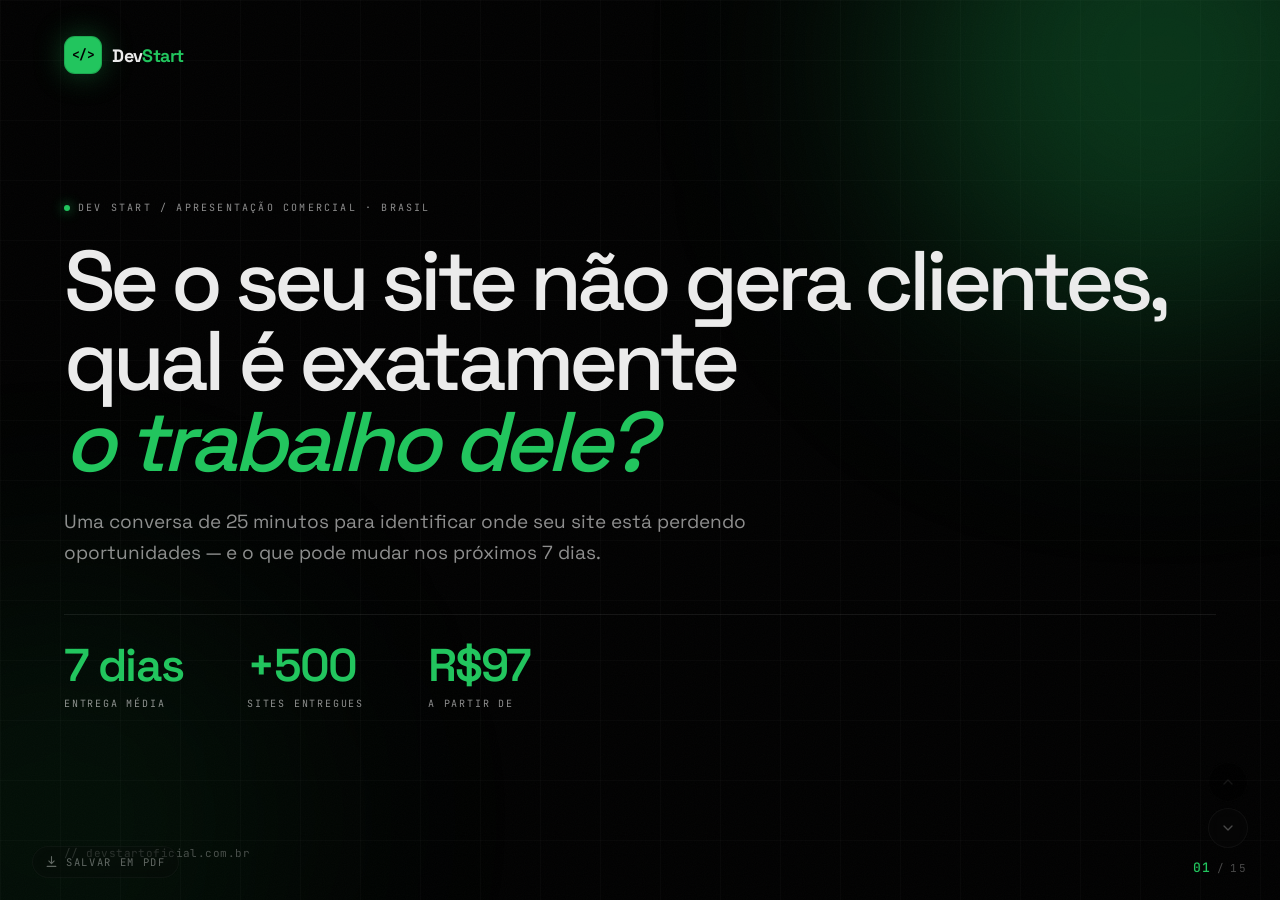
==== commit 2d187741: "Fix run-together verdict text and sharpen the cover headline The word-by-word verdict reveal split t" ====
--- a/apresentacao/index.html
+++ b/apresentacao/index.html
@@ -4,7 +4,7 @@
 <meta charset="utf-8">
 <meta name="viewport" content="width=device-width,initial-scale=1">
 <title>Dev Start — Apresentação Comercial</title>
-<meta name="description" content="Uma conversa de 25 minutos sobre o que o seu site está deixando de fazer — e o que ele poderia fazer em 7 dias.">
+<meta name="description" content="Uma conversa de 25 minutos para identificar onde seu site está perdendo oportunidades — e o que pode mudar nos próximos 7 dias.">
 <meta name="robots" content="noindex, nofollow">
 <link rel="icon" type="image/png" href="../assets/favicon.png">
 <link rel="preconnect" href="https://fonts.googleapis.com">
@@ -34,6 +34,9 @@
   --line:rgba(255,255,255,.08);
   --line-2:rgba(255,255,255,.14);
   --line-green:rgba(34,197,94,.30);
+  --red:#ef4444;
+  --red-dim:rgba(239,68,68,.72);
+  --red-line:rgba(239,68,68,.34);
   --glass:rgba(255,255,255,.03);
   --card:rgba(255,255,255,.025);
   --mono:'JetBrains Mono',ui-monospace,monospace;
@@ -449,24 +452,50 @@
   25%{transform:translateX(-2px)}
   75%{transform:translateX(2px)}
 }
+/* anulado: negação em vermelho, não apenas apagado */
 .sym.void{
-  opacity:.2;filter:saturate(0);
+  opacity:.34;
   transform:translateY(6px);
   pointer-events:none;
-}
-.sym.void .txt::after{transform:scaleX(1)}
+  border-color:var(--red-line) !important;
+  background:rgba(239,68,68,.05) !important;
+}
+.sym.void .txt{color:var(--red-dim) !important}
+.sym.void .txt::after{transform:scaleX(1);background:var(--red);opacity:.9}
+.sym.void .box{
+  background:transparent !important;
+  box-shadow:inset 0 0 0 1.5px var(--red-line) !important;
+}
+/* o check vira um X vermelho */
+.sym.void .box svg{opacity:0}
+.sym.void .box::after,
+.sym.void .box::before{
+  content:"";position:absolute;
+  width:11px;height:1.5px;border-radius:1px;
+  background:var(--red);
+  transform-origin:center;
+}
+.sym.void .box::before{transform:rotate(45deg)}
+.sym.void .box::after{transform:rotate(-45deg)}
+.sym.void .box{position:relative}
 .sym.flash{animation:symFlash .42s ease-out}
 @keyframes symFlash{
   0%{box-shadow:0 0 0 0 rgba(34,197,94,.5)}
   100%{box-shadow:0 0 0 18px rgba(34,197,94,0)}
 }
+/* pulso vermelho em cada item conforme a onda o atinge */
+.sym.negate{animation:symNegate .34s ease-out}
+@keyframes symNegate{
+  0%{box-shadow:0 0 0 0 rgba(239,68,68,.55)}
+  100%{box-shadow:0 0 0 14px rgba(239,68,68,0)}
+}
 .sym--none{grid-column:1/-1;border-style:dashed;min-height:0}
 
 /* onda circular disparada pelo item 8 */
 .wave{
   position:absolute;border-radius:50%;pointer-events:none;z-index:3;
-  border:1.5px solid rgba(34,197,94,.5);
-  background:radial-gradient(circle,rgba(34,197,94,.14),transparent 70%);
+  border:1.5px solid rgba(239,68,68,.5);
+  background:radial-gradient(circle,rgba(239,68,68,.14),transparent 70%);
   transform:translate(-50%,-50%) scale(0);
   animation:waveOut .6s cubic-bezier(.22,1,.36,1) forwards;
 }
@@ -490,7 +519,9 @@
   transition:opacity .38s ease,visibility .38s;
 }
 .verdict.show{opacity:1;visibility:visible}
-.verdict .w{display:inline-block}
+/* margem própria em vez de depender do espaço em branco entre inline-blocks,
+   que alguns navegadores colapsam quando o span não quebra linha */
+.verdict .w{display:inline-block;margin-right:.28em}
 .verdict.byword .w{
   opacity:0;transform:translateY(5px);
   transition:opacity .24s ease,transform .24s ease;
@@ -621,13 +652,13 @@
 /* as 7 linhas são idênticas nos três cards, então badge, nome,
    descrição, preço, divisor e lista começam na mesma altura */
 .plan{
-  padding:clamp(.95rem,1.4vw,1.25rem);
+  padding:clamp(.8rem,1.2vw,1.05rem);
   background:var(--card);border:1px solid var(--line);
   border-radius:1.5rem;
   display:grid;
   grid-template-rows:auto auto auto auto auto 1fr auto;
   align-items:start;
-  gap:.5rem;
+  gap:.42rem;
   transition:border-color .2s ease,transform .2s ease,box-shadow .2s ease;
 }
 .plan:hover{border-color:var(--line-green);transform:translateY(-4px)}
@@ -641,31 +672,93 @@
 .plan--hero:hover{border-color:var(--green);transform:scale(1.04) translateY(-4px)}
 /* linha do badge reservada nos três — vazia no Essencial e no Performance */
 .plan-badge{min-height:22px;display:flex;align-items:center}
-.plan-name{font-size:17.5px;font-weight:600;letter-spacing:-.02em}
-.plan-for{font-size:12.5px;color:var(--txt-2);line-height:1.45;min-height:2.9em}
+.plan-name{font-size:16.5px;font-weight:600;letter-spacing:-.02em}
+.plan-for{font-size:12px;color:var(--txt-2);line-height:1.4;min-height:2.8em}
 .plan-price{
-  padding:.6rem 0;
+  padding:.5rem 0;
   border-top:1px solid var(--line);border-bottom:1px solid var(--line);
   display:flex;flex-direction:column;gap:.4rem;
 }
+/* hierarquia invertida: o à vista é o número grande, a parcela é secundária */
 .p-impl{display:flex;align-items:baseline;gap:.4rem;flex-wrap:wrap}
-.p-impl .x{font-size:12px;color:#fff;font-weight:500}
 .p-impl .v{
-  font-size:clamp(21px,2.24vw,29px);font-weight:600;color:var(--green);
+  font-size:clamp(22px,2.4vw,30px);font-weight:600;color:var(--green);
   letter-spacing:-.04em;line-height:1;font-variant-numeric:tabular-nums;
 }
-.p-impl .cash{font-family:var(--mono);font-size:10px;color:var(--txt-2);letter-spacing:.03em}
-.p-mrr{font-size:12.5px;color:var(--txt-2)}
+.p-mrr{font-size:11.5px;color:var(--txt-2)}
 .p-mrr b{color:var(--txt);font-weight:600}
+.p-parc{
+  font-family:var(--mono);font-size:10px;color:var(--txt-3);
+  letter-spacing:.04em;
+}
+
+/* ── âncora de mercado (etapa 5) ── */
+.p-anchor{
+  position:relative;
+  font-size:11px;color:var(--txt-3);line-height:1.3;
+  opacity:0;transform:translateY(-4px);
+  transition:opacity .4s ease,transform .4s ease;
+  pointer-events:none;
+}
+.p-anchor .lbl{
+  display:block;
+  font-family:var(--mono);font-size:7.5px;text-transform:uppercase;
+  letter-spacing:.12em;color:var(--txt-3);margin-bottom:.1rem;
+}
+.p-anchor .rng{position:relative;display:inline-block;color:var(--txt-2)}
+/* risco desenhado da esquerda para a direita */
+.p-anchor .rng::after{
+  content:"";position:absolute;left:0;right:0;top:52%;height:1.5px;
+  background:var(--txt-2);opacity:.75;
+  transform:scaleX(0);transform-origin:left center;
+  transition:transform .45s cubic-bezier(.22,1,.36,1);
+}
+.plan[data-stage="anchor"] .p-anchor,
+.plan[data-stage="real"] .p-anchor{opacity:1;transform:none}
+.plan[data-stage="anchor"] .p-anchor .rng::after,
+.plan[data-stage="real"] .p-anchor .rng::after{transform:scaleX(1)}
+/* na etapa 6 a âncora encolhe e vira linha secundária */
+.plan[data-stage="real"] .p-anchor{font-size:9.5px;opacity:.72}
+
+/* ── bloco borrado que reserva o espaço do preço (etapas 2-4) ── */
+.p-blur{
+  position:relative;
+  border-radius:.5rem;
+  background:linear-gradient(100deg,rgba(34,197,94,.22),rgba(255,255,255,.12));
+  filter:blur(10px);
+  height:28px;width:70%;
+  transition:opacity .4s ease;
+}
+.p-real{
+  opacity:0;transform:translateY(8px);
+  transition:opacity .45s cubic-bezier(.22,1,.36,1),transform .45s cubic-bezier(.22,1,.36,1);
+}
+.plan[data-stage="real"] .p-real{opacity:1;transform:none}
+.plan[data-stage="real"] .p-blur{display:none}
+.plan[data-stage="anchor"] .p-blur{opacity:0}
+
+/* ── etapa 1: palco vazio com brilho percorrendo ── */
+.plan[data-stage="empty"] .plan-body{opacity:0;pointer-events:none}
+.plan-body{transition:opacity .45s ease}
+.plan[data-stage="empty"]{position:relative;overflow:hidden}
+.plan[data-stage="empty"]::after{
+  content:"";position:absolute;top:0;bottom:0;width:45%;
+  background:linear-gradient(100deg,transparent,rgba(255,255,255,.06),transparent);
+  animation:planSheen 2.4s ease-in-out infinite;
+}
+@keyframes planSheen{
+  0%{left:-50%}
+  100%{left:105%}
+}
 /* linha "tudo do X, mais:" reservada nos três — vazia no Essencial */
 .plan-inherit{
   font-family:var(--mono);font-size:9.5px;text-transform:uppercase;
   letter-spacing:.14em;color:var(--green);min-height:1.2em;
 }
-.plan-list{display:flex;flex-direction:column;gap:.4rem}
+.plan-list{display:flex;flex-direction:column;gap:.34rem}
 .plan-list li{
-  display:flex;gap:.55rem;align-items:flex-start;
-  font-size:12.6px;color:var(--txt-2);line-height:1.4;
+  display:flex;gap:.5rem;align-items:flex-start;
+  font-size:12.2px;color:var(--txt-2);line-height:1.38;
   text-wrap:balance;
 }
 .plan-list li b{color:var(--txt);font-weight:600}
@@ -679,9 +772,9 @@
 .plan-more:hover{color:var(--green)}
 .plan-more svg{width:11px;height:11px}
 .plan-strip{
-  padding:.6rem 1.3rem;border-radius:1.1rem;
+  padding:.5rem 1.2rem;border-radius:1.1rem;
   background:var(--shell);border:1px solid var(--line);
-  text-align:center;font-size:13.5px;color:var(--txt-2);line-height:1.55;
+  text-align:center;font-size:12.5px;color:var(--txt-2);line-height:1.55;
 }
 .plan-strip b{color:var(--txt)}
 
@@ -942,13 +1035,13 @@
     <div class="slide-inner">
       <div class="eyebrow rv">Dev Start / Apresentação Comercial · Brasil</div>
       <h1 class="rv d1">
-        Seu site deveria<br>
-        <em>trazer clientes</em>.<br>
-        O que ele faz hoje?
+        Se o seu site não gera clientes,<br>
+        qual é exatamente<br>
+        <em>o trabalho dele?</em>
       </h1>
       <p class="lead rv d2">
-        Uma conversa de 25 minutos sobre o que o seu site está deixando de fazer —
-        e o que ele poderia fazer em 7 dias.
+        Uma conversa de 25 minutos para identificar onde seu site está perdendo
+        oportunidades — e o que pode mudar nos próximos 7 dias.
       </p>
       <div class="stats rv d3" data-cascade>
         <div class="stat">
@@ -1066,37 +1159,37 @@
 
       <div class="diag-live">
         <div class="diag-grid" id="diagGrid">
-          <button class="sym rv d2" type="button" aria-pressed="false" data-i="0">
+          <button class="sym sym--none rv d2" type="button" aria-pressed="false" data-i="0" data-none>
+            <span class="box"><svg viewBox="0 0 24 24" fill="none" stroke="currentColor" stroke-width="3.5" stroke-linecap="round" stroke-linejoin="round"><path d="m5 12 5 5L20 7" pathLength="1"/></svg></span>
+            <span class="txt">Simplesmente não tenho site</span>
+          </button>
+          <button class="sym rv d2" type="button" aria-pressed="false" data-i="1">
             <span class="box"><svg viewBox="0 0 24 24" fill="none" stroke="currentColor" stroke-width="3.5" stroke-linecap="round" stroke-linejoin="round"><path d="m5 12 5 5L20 7" pathLength="1"/></svg></span>
             <span class="txt">Demora mais de 3 segundos para abrir</span>
           </button>
-          <button class="sym rv d2" type="button" aria-pressed="false" data-i="1">
+          <button class="sym rv d2" type="button" aria-pressed="false" data-i="2">
             <span class="box"><svg viewBox="0 0 24 24" fill="none" stroke="currentColor" stroke-width="3.5" stroke-linecap="round" stroke-linejoin="round"><path d="m5 12 5 5L20 7" pathLength="1"/></svg></span>
             <span class="txt">Fica desconfigurado ou difícil de usar no celular</span>
           </button>
-          <button class="sym rv d3" type="button" aria-pressed="false" data-i="2">
+          <button class="sym rv d3" type="button" aria-pressed="false" data-i="3">
             <span class="box"><svg viewBox="0 0 24 24" fill="none" stroke="currentColor" stroke-width="3.5" stroke-linecap="round" stroke-linejoin="round"><path d="m5 12 5 5L20 7" pathLength="1"/></svg></span>
             <span class="txt">Não tem botão de WhatsApp direto</span>
           </button>
-          <button class="sym rv d3" type="button" aria-pressed="false" data-i="3">
+          <button class="sym rv d3" type="button" aria-pressed="false" data-i="4">
             <span class="box"><svg viewBox="0 0 24 24" fill="none" stroke="currentColor" stroke-width="3.5" stroke-linecap="round" stroke-linejoin="round"><path d="m5 12 5 5L20 7" pathLength="1"/></svg></span>
             <span class="txt">Não aparece no Google quando alguém busca pelo meu serviço na minha cidade</span>
           </button>
-          <button class="sym rv d4" type="button" aria-pressed="false" data-i="4">
+          <button class="sym rv d4" type="button" aria-pressed="false" data-i="5">
             <span class="box"><svg viewBox="0 0 24 24" fill="none" stroke="currentColor" stroke-width="3.5" stroke-linecap="round" stroke-linejoin="round"><path d="m5 12 5 5L20 7" pathLength="1"/></svg></span>
             <span class="txt">Não sei quantas pessoas visitaram ou de onde elas vieram</span>
           </button>
-          <button class="sym rv d4" type="button" aria-pressed="false" data-i="5">
+          <button class="sym rv d4" type="button" aria-pressed="false" data-i="6">
             <span class="box"><svg viewBox="0 0 24 24" fill="none" stroke="currentColor" stroke-width="3.5" stroke-linecap="round" stroke-linejoin="round"><path d="m5 12 5 5L20 7" pathLength="1"/></svg></span>
             <span class="txt">Não tenho como atualizar sozinho — dependo de alguém</span>
           </button>
-          <button class="sym rv d5" type="button" aria-pressed="false" data-i="6">
+          <button class="sym rv d5" type="button" aria-pressed="false" data-i="7">
             <span class="box"><svg viewBox="0 0 24 24" fill="none" stroke="currentColor" stroke-width="3.5" stroke-linecap="round" stroke-linejoin="round"><path d="m5 12 5 5L20 7" pathLength="1"/></svg></span>
             <span class="txt">Foi feito há mais de 3 anos e nunca mais foi mexido</span>
-          </button>
-          <button class="sym sym--none rv d5" type="button" aria-pressed="false" data-i="7" data-none>
-            <span class="box"><svg viewBox="0 0 24 24" fill="none" stroke="currentColor" stroke-width="3.5" stroke-linecap="round" stroke-linejoin="round"><path d="m5 12 5 5L20 7" pathLength="1"/></svg></span>
-            <span class="txt">Simplesmente não tenho site</span>
           </button>
         </div>
         <div class="verdict-wrap">
@@ -1109,6 +1202,7 @@
       <div class="diag-print">
         <h3 style="font-size:20px;margin-bottom:1.25rem">Os 8 sintomas de um site que não vende</h3>
         <div class="diag-grid">
+          <div class="sym sym--none"><span class="box"></span><span class="txt">Simplesmente não tenho site</span></div>
           <div class="sym"><span class="box"></span><span class="txt">Demora mais de 3 segundos para abrir</span></div>
           <div class="sym"><span class="box"></span><span class="txt">Fica desconfigurado ou difícil de usar no celular</span></div>
           <div class="sym"><span class="box"></span><span class="txt">Não tem botão de WhatsApp direto</span></div>
@@ -1116,7 +1210,6 @@
           <div class="sym"><span class="box"></span><span class="txt">Não sei quantas pessoas visitaram ou de onde elas vieram</span></div>
           <div class="sym"><span class="box"></span><span class="txt">Não tenho como atualizar sozinho — dependo de alguém</span></div>
           <div class="sym"><span class="box"></span><span class="txt">Foi feito há mais de 3 anos e nunca mais foi mexido</span></div>
-          <div class="sym sym--none"><span class="box"></span><span class="txt">Simplesmente não tenho site</span></div>
         </div>
       </div>
     </div>
@@ -1395,7 +1488,7 @@
   <section class="slide slide--alt" id="s12">
     <div class="slide-inner">
       <div class="eyebrow rv">11 · Investimento</div>
-      <h2 class="rv d1" style="font-size:clamp(28px,3.8vw,48px);margin-bottom:clamp(14px,2vh,24px)">
+      <h2 class="rv d1" style="font-size:clamp(24px,3.2vw,40px);margin-bottom:clamp(10px,1.4vh,18px)">
         Escolha <em>o seu plano</em>.
       </h2>
       <div class="plans">
@@ -1403,76 +1496,100 @@
         <!-- ESSENCIAL -->
         <div class="plan rv">
           <div class="plan-badge"></div>
+          <div class="plan-body">
           <div class="plan-name">Essencial</div>
           <p class="plan-for">Para quem precisa existir na internet com credibilidade.</p>
-          <div class="plan-price">
-            <div class="p-impl">
-              <span class="x">12×</span>
-              <span class="v" data-count="41.42" data-decimals="2" data-prefix="R$">R$41,42</span>
-              <span class="cash">ou R$497 à vista</span>
+                    <div class="plan-price">
+            <div class="p-anchor">
+              <span class="lbl">Média de mercado para este escopo</span>
+              <span class="rng">R$ 2.000 a R$ 8.000</span>
             </div>
-            <div class="p-mrr">+ <b>R$97/mês</b> de hospedagem e suporte</div>
+            <div class="p-blur" aria-hidden="true"></div>
+            <div class="p-real">
+              <div class="p-impl">
+                <span class="v" data-count="497" data-prefix="R$">R$497</span>
+              </div>
+              <div class="p-mrr">+ <b>R$97/mês</b> de hospedagem e suporte</div>
+              <div class="p-parc">ou 12× de R$41,42</div>
+            </div>
           </div>
           <div class="plan-inherit"></div>
           <ul class="plan-list" data-cascade>
             <li><span class="ck"><svg viewBox="0 0 24 24" fill="none" stroke="currentColor" stroke-width="3.5" stroke-linecap="round" stroke-linejoin="round"><path d="m5 12 5 5L20 7"/></svg></span> Site institucional de até 4 seções</li>
-            <li><span class="ck"><svg viewBox="0 0 24 24" fill="none" stroke="currentColor" stroke-width="3.5" stroke-linecap="round" stroke-linejoin="round"><path d="m5 12 5 5L20 7"/></svg></span> Design responsivo <span class="sub">(celular, tablet, desktop)</span></li>
+            <li><span class="ck"><svg viewBox="0 0 24 24" fill="none" stroke="currentColor" stroke-width="3.5" stroke-linecap="round" stroke-linejoin="round"><path d="m5 12 5 5L20 7"/></svg></span> Design responsivo</li>
             <li><span class="ck"><svg viewBox="0 0 24 24" fill="none" stroke="currentColor" stroke-width="3.5" stroke-linecap="round" stroke-linejoin="round"><path d="m5 12 5 5L20 7"/></svg></span> Botão de WhatsApp</li>
             <li><span class="ck"><svg viewBox="0 0 24 24" fill="none" stroke="currentColor" stroke-width="3.5" stroke-linecap="round" stroke-linejoin="round"><path d="m5 12 5 5L20 7"/></svg></span> Otimização de velocidade</li>
-            <li><span class="ck"><svg viewBox="0 0 24 24" fill="none" stroke="currentColor" stroke-width="3.5" stroke-linecap="round" stroke-linejoin="round"><path d="m5 12 5 5L20 7"/></svg></span> <b>1 solicitação de alteração por mês</b> <span class="sub">(até 3 itens por solicitação)</span></li>
+            <li><span class="ck"><svg viewBox="0 0 24 24" fill="none" stroke="currentColor" stroke-width="3.5" stroke-linecap="round" stroke-linejoin="round"><path d="m5 12 5 5L20 7"/></svg></span> <b>1 alteração/mês</b> <span class="sub">(até 3 itens)</span></li>
             <li><span class="ck"><svg viewBox="0 0 24 24" fill="none" stroke="currentColor" stroke-width="3.5" stroke-linecap="round" stroke-linejoin="round"><path d="m5 12 5 5L20 7"/></svg></span> <b>Prazo de execução: 7 dias úteis</b></li>
           </ul>
           <button class="plan-more" type="button" data-modal="open">ver tudo o que está incluso <svg viewBox="0 0 24 24" fill="none" stroke="currentColor" stroke-width="2.5" stroke-linecap="round" stroke-linejoin="round"><path d="M5 12h14M13 6l6 6-6 6"/></svg></button>
+          </div>
         </div>
 
         <!-- CONVERSÃO -->
         <div class="plan plan--hero rv">
           <div class="plan-badge"><div class="badge">Mais escolhido</div></div>
+          <div class="plan-body">
           <div class="plan-name">Conversão</div>
           <p class="plan-for">Para quem quer que o site traga orçamento, não só visita.</p>
-          <div class="plan-price">
-            <div class="p-impl">
-              <span class="x">12×</span>
-              <span class="v" data-count="83.08" data-decimals="2" data-prefix="R$">R$83,08</span>
-              <span class="cash">ou R$997 à vista</span>
+                    <div class="plan-price">
+            <div class="p-anchor">
+              <span class="lbl">Média de mercado para este escopo</span>
+              <span class="rng">R$ 4.000 a R$ 12.000</span>
             </div>
-            <div class="p-mrr">+ <b>R$147/mês</b> de hospedagem e suporte</div>
+            <div class="p-blur" aria-hidden="true"></div>
+            <div class="p-real">
+              <div class="p-impl">
+                <span class="v" data-count="997" data-prefix="R$">R$997</span>
+              </div>
+              <div class="p-mrr">+ <b>R$147/mês</b> de hospedagem e suporte</div>
+              <div class="p-parc">ou 12× de R$83,08</div>
+            </div>
           </div>
           <div class="plan-inherit">Tudo do Essencial, mais:</div>
           <ul class="plan-list" data-cascade>
-            <li><span class="ck"><svg viewBox="0 0 24 24" fill="none" stroke="currentColor" stroke-width="3.5" stroke-linecap="round" stroke-linejoin="round"><path d="m5 12 5 5L20 7"/></svg></span> Site de até 8 seções, estruturado para conversão</li>
-            <li><span class="ck"><svg viewBox="0 0 24 24" fill="none" stroke="currentColor" stroke-width="3.5" stroke-linecap="round" stroke-linejoin="round"><path d="m5 12 5 5L20 7"/></svg></span> Copy orientada a venda <span class="sub">(eu escrevo os textos)</span></li>
+            <li><span class="ck"><svg viewBox="0 0 24 24" fill="none" stroke="currentColor" stroke-width="3.5" stroke-linecap="round" stroke-linejoin="round"><path d="m5 12 5 5L20 7"/></svg></span> Até 8 seções, focado em conversão</li>
+            <li><span class="ck"><svg viewBox="0 0 24 24" fill="none" stroke="currentColor" stroke-width="3.5" stroke-linecap="round" stroke-linejoin="round"><path d="m5 12 5 5L20 7"/></svg></span> Copy de venda (escrevo os textos)</li>
             <li><span class="ck"><svg viewBox="0 0 24 24" fill="none" stroke="currentColor" stroke-width="3.5" stroke-linecap="round" stroke-linejoin="round"><path d="m5 12 5 5L20 7"/></svg></span> SEO técnico completo</li>
-            <li><span class="ck"><svg viewBox="0 0 24 24" fill="none" stroke="currentColor" stroke-width="3.5" stroke-linecap="round" stroke-linejoin="round"><path d="m5 12 5 5L20 7"/></svg></span> Múltiplos pontos de conversão na página</li>
-            <li><span class="ck"><svg viewBox="0 0 24 24" fill="none" stroke="currentColor" stroke-width="3.5" stroke-linecap="round" stroke-linejoin="round"><path d="m5 12 5 5L20 7"/></svg></span> <b>3 solicitações de alteração por mês</b> <span class="sub">(até 5 itens)</span></li>
-            <li><span class="ck"><svg viewBox="0 0 24 24" fill="none" stroke="currentColor" stroke-width="3.5" stroke-linecap="round" stroke-linejoin="round"><path d="m5 12 5 5L20 7"/></svg></span> <b>Bônus: 3 meses de hospedagem por nossa conta</b></li>
+            <li><span class="ck"><svg viewBox="0 0 24 24" fill="none" stroke="currentColor" stroke-width="3.5" stroke-linecap="round" stroke-linejoin="round"><path d="m5 12 5 5L20 7"/></svg></span> Vários pontos de conversão</li>
+            <li><span class="ck"><svg viewBox="0 0 24 24" fill="none" stroke="currentColor" stroke-width="3.5" stroke-linecap="round" stroke-linejoin="round"><path d="m5 12 5 5L20 7"/></svg></span> <b>3 alterações/mês</b> <span class="sub">(até 5 itens)</span></li>
+            <li><span class="ck"><svg viewBox="0 0 24 24" fill="none" stroke="currentColor" stroke-width="3.5" stroke-linecap="round" stroke-linejoin="round"><path d="m5 12 5 5L20 7"/></svg></span> <b>Bônus: 3 meses de hospedagem grátis</b></li>
           </ul>
           <button class="plan-more" type="button" data-modal="open">ver tudo o que está incluso <svg viewBox="0 0 24 24" fill="none" stroke="currentColor" stroke-width="2.5" stroke-linecap="round" stroke-linejoin="round"><path d="M5 12h14M13 6l6 6-6 6"/></svg></button>
+          </div>
         </div>
 
         <!-- PERFORMANCE -->
         <div class="plan rv">
           <div class="plan-badge"></div>
+          <div class="plan-body">
           <div class="plan-name">Performance</div>
           <p class="plan-for">Para quem já investe em tráfego ou vai começar.</p>
-          <div class="plan-price">
-            <div class="p-impl">
-              <span class="x">12×</span>
-              <span class="v" data-count="166.42" data-decimals="2" data-prefix="R$">R$166,42</span>
-              <span class="cash">ou R$1.997 à vista</span>
+                    <div class="plan-price">
+            <div class="p-anchor">
+              <span class="lbl">Média de mercado para este escopo</span>
+              <span class="rng">R$ 10.000 a R$ 25.000</span> <span class="rng">+ R$ 1,5k–8k/mês</span>
             </div>
-            <div class="p-mrr">+ <b>R$197/mês</b> de hospedagem e suporte</div>
+            <div class="p-blur" aria-hidden="true"></div>
+            <div class="p-real">
+              <div class="p-impl">
+                <span class="v" data-count="1997" data-prefix="R$">R$1.997</span>
+              </div>
+              <div class="p-mrr">+ <b>R$197/mês</b> de hospedagem e suporte</div>
+              <div class="p-parc">ou 12× de R$166,42</div>
+            </div>
           </div>
           <div class="plan-inherit">Tudo do Conversão, mais:</div>
           <ul class="plan-list" data-cascade>
             <li><span class="ck"><svg viewBox="0 0 24 24" fill="none" stroke="currentColor" stroke-width="3.5" stroke-linecap="round" stroke-linejoin="round"><path d="m5 12 5 5L20 7"/></svg></span> Site completo, sem limite de seções</li>
-            <li><span class="ck"><svg viewBox="0 0 24 24" fill="none" stroke="currentColor" stroke-width="3.5" stroke-linecap="round" stroke-linejoin="round"><path d="m5 12 5 5L20 7"/></svg></span> Rastreamento: Google Ads, Meta Pixel, conversões</li>
-            <li><span class="ck"><svg viewBox="0 0 24 24" fill="none" stroke="currentColor" stroke-width="3.5" stroke-linecap="round" stroke-linejoin="round"><path d="m5 12 5 5L20 7"/></svg></span> <b>5 solicitações de alteração por mês</b> <span class="sub">(até 10 itens)</span></li>
-            <li><span class="ck"><svg viewBox="0 0 24 24" fill="none" stroke="currentColor" stroke-width="3.5" stroke-linecap="round" stroke-linejoin="round"><path d="m5 12 5 5L20 7"/></svg></span> <b>Prazo: 4 dias úteis — atendimento prioritário</b></li>
+            <li><span class="ck"><svg viewBox="0 0 24 24" fill="none" stroke="currentColor" stroke-width="3.5" stroke-linecap="round" stroke-linejoin="round"><path d="m5 12 5 5L20 7"/></svg></span> Rastreamento: Ads, Pixel e conversões</li>
+            <li><span class="ck"><svg viewBox="0 0 24 24" fill="none" stroke="currentColor" stroke-width="3.5" stroke-linecap="round" stroke-linejoin="round"><path d="m5 12 5 5L20 7"/></svg></span> <b>5 alterações/mês</b> <span class="sub">(até 10 itens)</span></li>
+            <li><span class="ck"><svg viewBox="0 0 24 24" fill="none" stroke="currentColor" stroke-width="3.5" stroke-linecap="round" stroke-linejoin="round"><path d="m5 12 5 5L20 7"/></svg></span> <b>Prazo: 4 dias — prioritário</b></li>
             <li><span class="ck"><svg viewBox="0 0 24 24" fill="none" stroke="currentColor" stroke-width="3.5" stroke-linecap="round" stroke-linejoin="round"><path d="m5 12 5 5L20 7"/></svg></span> <b>Bônus: 3 meses de hospedagem por nossa conta</b></li>
-            <li><span class="ck"><svg viewBox="0 0 24 24" fill="none" stroke="currentColor" stroke-width="3.5" stroke-linecap="round" stroke-linejoin="round"><path d="m5 12 5 5L20 7"/></svg></span> <b>Bônus: domínio .com.br por 1 ano</b> <span class="sub">(até R$80)</span></li>
+            <li><span class="ck"><svg viewBox="0 0 24 24" fill="none" stroke="currentColor" stroke-width="3.5" stroke-linecap="round" stroke-linejoin="round"><path d="m5 12 5 5L20 7"/></svg></span> <b>Bônus: domínio .com.br 1 ano</b></li>
           </ul>
           <button class="plan-more" type="button" data-modal="open">ver tudo o que está incluso <svg viewBox="0 0 24 24" fill="none" stroke="currentColor" stroke-width="2.5" stroke-linecap="round" stroke-linejoin="round"><path d="M5 12h14M13 6l6 6-6 6"/></svg></button>
+          </div>
         </div>
 
       </div>
@@ -1557,7 +1674,7 @@
       <div class="cta-panel rv d1">
         <h2>Pronto pra ter um site que <em>trabalha por você</em>?</h2>
         <p class="lead">Escolha o plano, e em 7 dias úteis seu site está no ar.</p>
-        <a class="btn btn-primary btn-lg" href="https://wa.me/5500000000000" target="_blank" rel="noopener" id="waLink">
+        <a class="btn btn-primary btn-lg" href="https://wa.me/5551996823124" target="_blank" rel="noopener" id="waLink">
           Falar no WhatsApp
           <svg viewBox="0 0 24 24" fill="none" stroke="currentColor" stroke-width="2" stroke-linecap="round" stroke-linejoin="round"><path d="M5 12h14M13 6l6 6-6 6"/></svg>
         </a>
@@ -1573,7 +1690,7 @@
         </span>
         <div class="links">
           <a href="https://www.devstartoficial.com.br" target="_blank" rel="noopener">devstartoficial.com.br</a>
-          <a href="https://wa.me/5500000000000" target="_blank" rel="noopener">WhatsApp</a>
+          <a href="https://wa.me/5551996823124" target="_blank" rel="noopener">WhatsApp</a>
         </div>
       </div>
     </div>
@@ -1748,6 +1865,11 @@
   var animating = false;
 
   function enter(slide){
+    /* entrando no slide de planos: começa do palco vazio se veio de trás,
+       ou já revelado se o prospect está voltando do slide seguinte */
+    if(planSlide && slide === planSlide){
+      resetPlanStages(deck.getAttribute('data-dir') === 'back');
+    }
     if(!slide) return;
     /* will-change só durante a animação */
     var moving = slide.querySelectorAll('.rv, [data-cascade] > *');
@@ -1811,14 +1933,69 @@
     enter(incoming);
 
     curNum.textContent = pad(i + 1);
+    if(planSlide && incoming === planSlide) applyPlanStage();
     progress.style.width = (slides.length > 1 ? (i / (slides.length - 1)) * 100 : 100) + '%';
     prevBtn.disabled = (i === 0);
-    nextBtn.disabled = (i === slides.length - 1);
+    nextBtn.disabled = (i === slides.length - 1) &&
+                       !(planSlide && incoming === planSlide && planStep < PLAN_LAST);
     if(history.replaceState) history.replaceState(null, '', '#s' + (i + 1));
   }
 
-  function next(){ show(current + 1); }
-  function prev(){ show(current - 1); }
+  /* ══════════ slide 12: revelação em etapas ══════════
+     STAGES: 0 palco vazio · 1 Essencial · 2 Conversão · 3 Performance
+             4 âncora de mercado · 5 valor real
+     A seta avança a etapa antes de trocar de slide. */
+  var planSlide = document.getElementById('s12');
+  var planCards = planSlide ? Array.prototype.slice.call(planSlide.querySelectorAll('.plan')) : [];
+  var PLAN_LAST = 5;
+  var planStep  = 0;
+
+  function applyPlanStage(){
+    /* mostra a etapa no contador, para a condução na call ter referência */
+    if(curNum) curNum.textContent = pad(current + 1) + (planStep > 0 ? '·' + (planStep + 1) : '');
+    planCards.forEach(function(card, i){
+      var stage;
+      if(planStep === 0)               stage = 'empty';
+      else if(planStep <= 3)           stage = (i < planStep) ? 'filled' : 'empty';
+      else if(planStep === 4)          stage = 'anchor';
+      else                             stage = 'real';
+      card.setAttribute('data-stage', stage);
+    });
+
+    /* a contagem do preço roda ao entrar na etapa final */
+    if(planStep === PLAN_LAST){
+      planCards.forEach(function(card, i){
+        var v = card.querySelector('[data-count]');
+        if(!v) return;
+        v.textContent = (v.dataset.prefix || '') + '0';
+        setTimeout(function(){ animateCount(v); }, 120 + i * 90);
+      });
+      var hero = planSlide.querySelector('.plan--hero .btn-primary, .plan--hero');
+      if(hero && !REDUCED){
+        hero.classList.add('pulse');
+        setTimeout(function(){ hero.classList.remove('pulse'); }, 1200);
+      }
+    }
+  }
+
+  function resetPlanStages(toEnd){
+    planStep = toEnd ? PLAN_LAST : 0;
+    applyPlanStage();
+  }
+
+  function next(){
+    /* dentro do slide de planos, a seta avança a etapa primeiro */
+    if(planSlide && slides[current] === planSlide && planStep < PLAN_LAST){
+      planStep++; applyPlanStage(); return;
+    }
+    show(current + 1);
+  }
+  function prev(){
+    if(planSlide && slides[current] === planSlide && planStep > 0){
+      planStep--; applyPlanStage(); return;
+    }
+    show(current - 1);
+  }
 
   prevBtn.addEventListener('click', prev);
   nextBtn.addEventListener('click', next);
@@ -1935,12 +2112,11 @@
     if(byWord && !REDUCED){
       incoming.classList.add('byword');
       var words = text.split(' ');
-      words.forEach(function(w, i){
+      words.forEach(function(w){
         var s = document.createElement('span');
         s.className = 'w';
         s.textContent = w;
         incoming.appendChild(s);
-        if(i < words.length - 1) incoming.appendChild(document.createTextNode(' '));
       });
       incoming.classList.add('show');
       outgoing.classList.remove('show');
@@ -2039,7 +2215,9 @@
       setTimeout(function(){
         if(!REDUCED){
           el.classList.add('shake');
+          el.classList.add('negate');   /* pulso vermelho quando a onda chega */
           setTimeout(function(){ el.classList.remove('shake'); }, 130);
+          setTimeout(function(){ el.classList.remove('negate'); }, 360);
         }
         setTimeout(function(){
           el.setAttribute('aria-pressed', 'false');
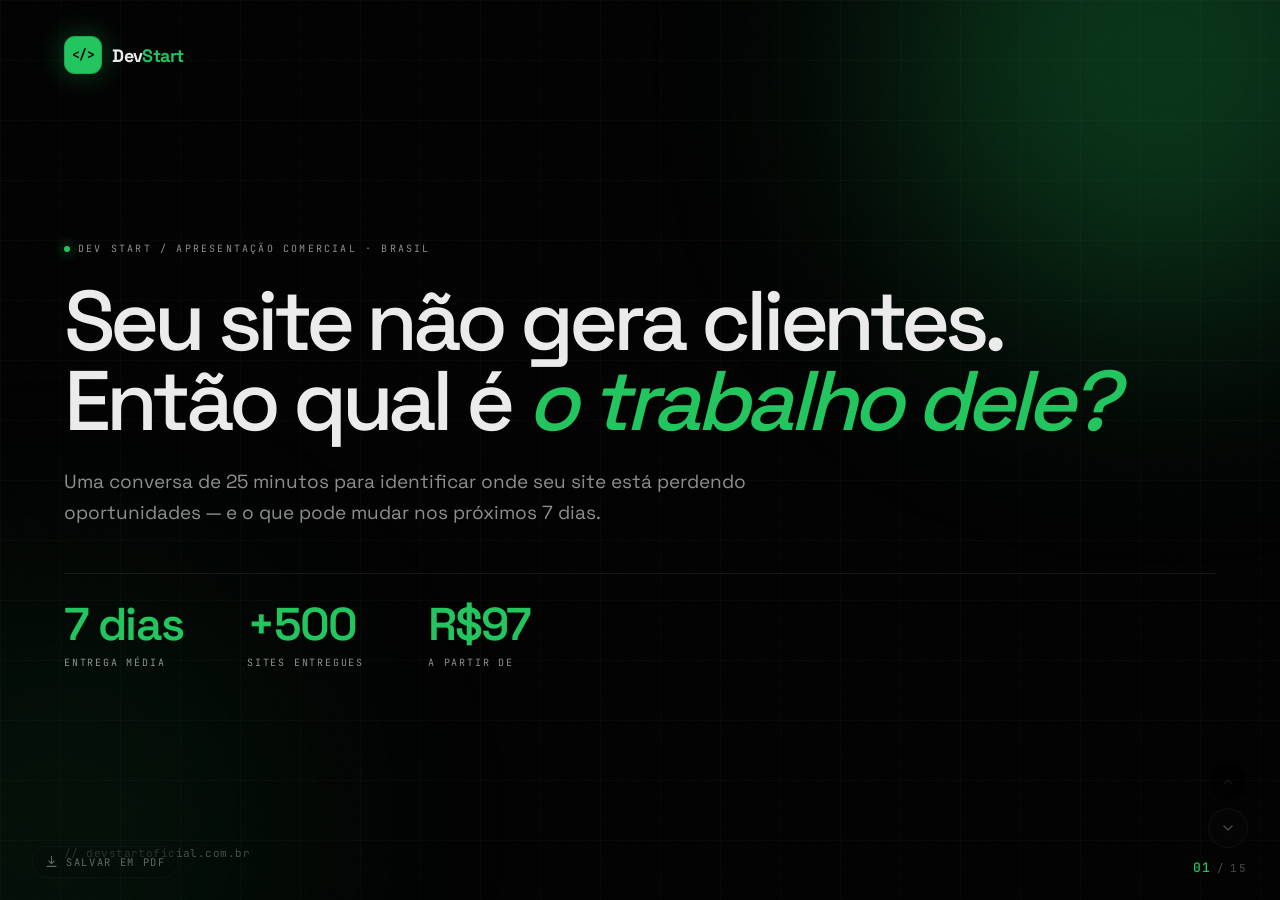
==== commit d06eebd5: "Tighten cover headline to two lines Two short declarative sentences read better as two lines than th" ====
--- a/apresentacao/index.html
+++ b/apresentacao/index.html
@@ -1035,9 +1035,8 @@
     <div class="slide-inner">
       <div class="eyebrow rv">Dev Start / Apresentação Comercial · Brasil</div>
       <h1 class="rv d1">
-        Se o seu site não gera clientes,<br>
-        qual é exatamente<br>
-        <em>o trabalho dele?</em>
+        Seu site não gera clientes.<br>
+        Então qual é <em>o trabalho dele?</em>
       </h1>
       <p class="lead rv d2">
         Uma conversa de 25 minutos para identificar onde seu site está perdendo
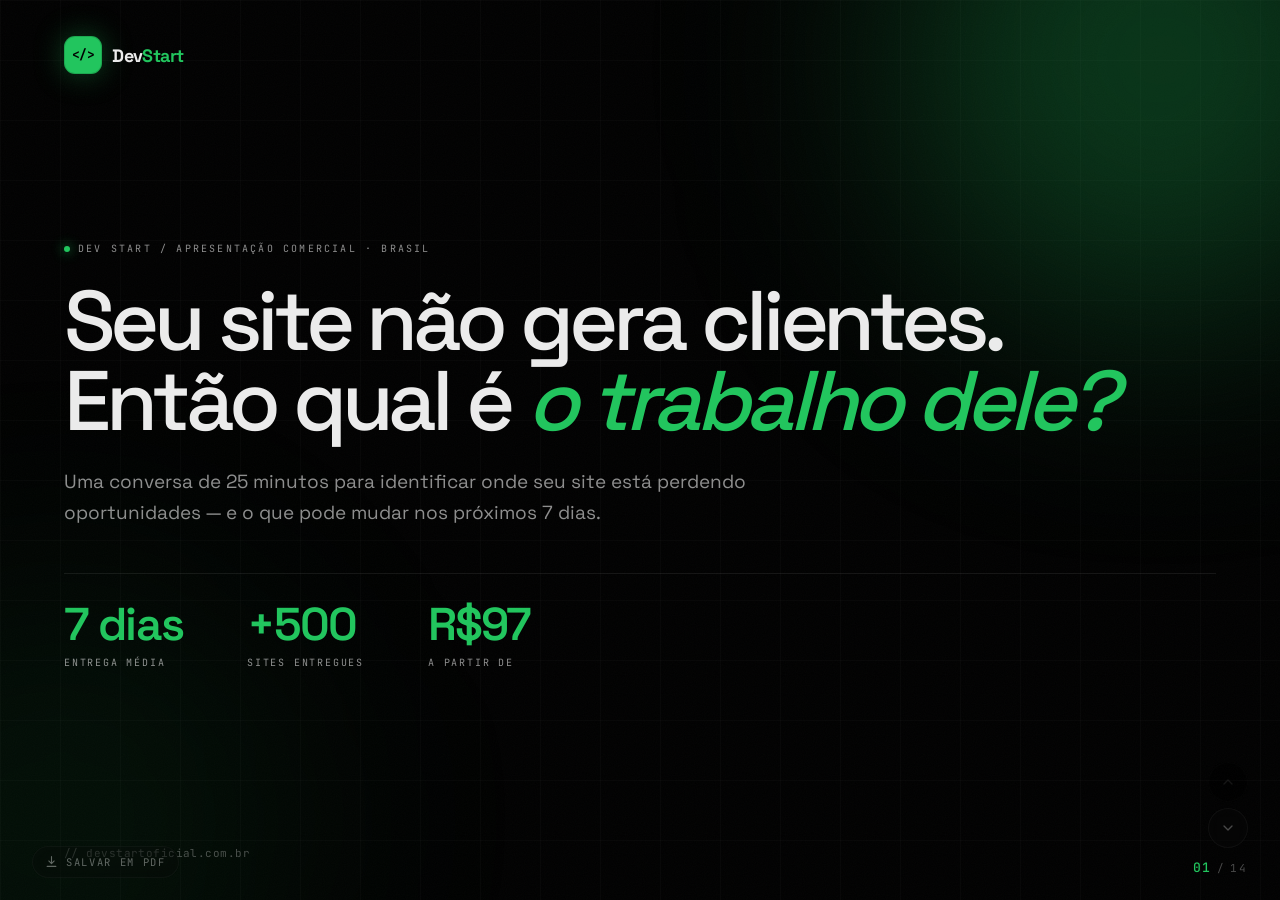
==== commit 8fd58496: "Hide social proof slide and update founder photo The "Marcas que já confiaram" slide goes back in on" ====
--- a/apresentacao/index.html
+++ b/apresentacao/index.html
@@ -337,7 +337,7 @@
 }
 .bio-photo{
   width:100%;height:100%;
-  object-fit:cover;object-position:center;
+  object-fit:cover;object-position:58% 32%;
   display:block;
   filter:saturate(.82) contrast(1.02);
 }
@@ -1100,7 +1100,7 @@
       <div class="bio-grid">
         <div class="rv d2">
           <figure class="bio-figure">
-            <img class="bio-photo" src="../assets/eduardo.jpg" alt="Eduardo — Fundador da Dev Start" width="720" height="900">
+            <img class="bio-photo" src="../assets/eduardo-2.jpg" alt="Eduardo — Fundador da Dev Start" width="640" height="641">
           </figure>
         </div>
         <div class="rv d3">
@@ -1116,7 +1116,10 @@
     </div>
   </section>
 
-  <!-- ═══════════ 04 · PROVA SOCIAL ═══════════ -->
+  <!-- ═══════════ 04 · PROVA SOCIAL — DESATIVADO ═══════════
+       Fora do deck por enquanto: sem logos com autorizacao de uso.
+       Para reativar: remova este comentario e renumere os eyebrows abaixo (03..14).
+  <!- - ═══════════ 04 · PROVA SOCIAL ═══════════ - ->
   <section class="slide slide--alt" id="s4">
     <div class="slide-inner">
       <div class="eyebrow rv">03 · Prova social</div>
@@ -1139,10 +1142,12 @@
     </div>
   </section>
 
+  ═══════════ FIM PROVA SOCIAL (DESATIVADO) ═══════════ -->
+
   <!-- ═══════════ 05 · DIAGNÓSTICO ═══════════ -->
   <section class="slide" id="s5">
     <div class="slide-inner">
-      <div class="eyebrow rv">04 · Diagnóstico</div>
+      <div class="eyebrow rv">03 · Diagnóstico</div>
       <div class="diag-head">
         <div class="rv d1">
           <h2 style="font-size:clamp(30px,4.2vw,56px);margin-bottom:.7rem">
@@ -1217,7 +1222,7 @@
   <!-- ═══════════ 06 · O CUSTO ═══════════ -->
   <section class="slide slide--alt" id="s6">
     <div class="slide-inner">
-      <div class="eyebrow rv">05 · O custo</div>
+      <div class="eyebrow rv">04 · O custo</div>
       <h2 class="rv d1" style="font-size:clamp(32px,4.6vw,62px);margin-bottom:clamp(28px,4vh,44px)">
         O que um site parado <em>custa</em>.
       </h2>
@@ -1253,7 +1258,7 @@
   <!-- ═══════════ 07 · ENTREGA ═══════════ -->
   <section class="slide" id="s7">
     <div class="slide-inner">
-      <div class="eyebrow rv">06 · Entrega</div>
+      <div class="eyebrow rv">05 · Entrega</div>
       <h2 class="rv d1" style="font-size:clamp(32px,4.6vw,62px);margin-bottom:clamp(28px,4vh,44px)">
         O que você <em>recebe</em>.
       </h2>
@@ -1307,7 +1312,7 @@
   <!-- ═══════════ 08 · O MÉTODO ═══════════ -->
   <section class="slide slide--alt" id="s8">
     <div class="slide-inner">
-      <div class="eyebrow rv">07 · O método</div>
+      <div class="eyebrow rv">06 · O método</div>
       <h2 class="rv d1" style="font-size:clamp(32px,4.6vw,62px);margin-bottom:.8rem">
         Como <em>será feito</em>.
       </h2>
@@ -1345,7 +1350,7 @@
   <!-- ═══════════ 09 · PRAZO ═══════════ -->
   <section class="slide" id="s9">
     <div class="slide-inner">
-      <div class="eyebrow rv">08 · Prazo</div>
+      <div class="eyebrow rv">07 · Prazo</div>
       <h2 class="rv d1" style="font-size:clamp(32px,4.6vw,62px);margin-bottom:.8rem">
         Seu site no ar em <em>7 dias úteis</em>.
       </h2>
@@ -1378,7 +1383,7 @@
   <!-- ═══════════ 10 · O DIA A DIA ═══════════ -->
   <section class="slide slide--alt" id="s10">
     <div class="slide-inner">
-      <div class="eyebrow rv">09 · O dia a dia</div>
+      <div class="eyebrow rv">08 · O dia a dia</div>
       <h2 class="rv d1" style="font-size:clamp(32px,4.6vw,62px);margin-bottom:clamp(28px,4vh,44px)">
         Depois que <em>você fecha</em>.
       </h2>
@@ -1438,7 +1443,7 @@
   <!-- ═══════════ 11 · DEPOIMENTOS ═══════════ -->
   <section class="slide" id="s11">
     <div class="slide-inner">
-      <div class="eyebrow rv">10 · Depoimentos</div>
+      <div class="eyebrow rv">09 · Depoimentos</div>
       <h2 class="rv d1" style="font-size:clamp(32px,4.6vw,62px);margin-bottom:1rem">
         O que nossos clientes <em>dizem</em>.
       </h2>
@@ -1486,7 +1491,7 @@
   <!-- ═══════════ 12 · INVESTIMENTO ═══════════ -->
   <section class="slide slide--alt" id="s12">
     <div class="slide-inner">
-      <div class="eyebrow rv">11 · Investimento</div>
+      <div class="eyebrow rv">10 · Investimento</div>
       <h2 class="rv d1" style="font-size:clamp(24px,3.2vw,40px);margin-bottom:clamp(10px,1.4vh,18px)">
         Escolha <em>o seu plano</em>.
       </h2>
@@ -1601,7 +1606,7 @@
   <!-- ═══════════ 13 · MANUTENÇÃO ═══════════ -->
   <section class="slide" id="s13">
     <div class="slide-inner">
-      <div class="eyebrow rv">12 · Manutenção</div>
+      <div class="eyebrow rv">11 · Manutenção</div>
       <h2 class="rv d1" style="font-size:clamp(30px,4.4vw,58px);margin-bottom:clamp(28px,4vh,44px);text-align:center;max-width:20ch;margin-left:auto;margin-right:auto">
         O site não acaba no <em>dia da entrega</em>.
       </h2>
@@ -1621,7 +1626,7 @@
   <!-- ═══════════ 14 · PAGAMENTO E GARANTIA ═══════════ -->
   <section class="slide slide--alt" id="s14">
     <div class="slide-inner">
-      <div class="eyebrow rv">13 · Pagamento e garantia</div>
+      <div class="eyebrow rv">12 · Pagamento e garantia</div>
       <h2 class="rv d1" style="font-size:clamp(32px,4.6vw,62px);margin-bottom:clamp(28px,4vh,44px)">
         Como funciona o <em>pagamento</em>.
       </h2>
@@ -1669,7 +1674,7 @@
   <!-- ═══════════ 15 · PRÓXIMO PASSO ═══════════ -->
   <section class="slide" id="s15">
     <div class="slide-inner">
-      <div class="eyebrow rv">14 · Próximo passo</div>
+      <div class="eyebrow rv">13 · Próximo passo</div>
       <div class="cta-panel rv d1">
         <h2>Pronto pra ter um site que <em>trabalha por você</em>?</h2>
         <p class="lead">Escolha o plano, e em 7 dias úteis seu site está no ar.</p>
